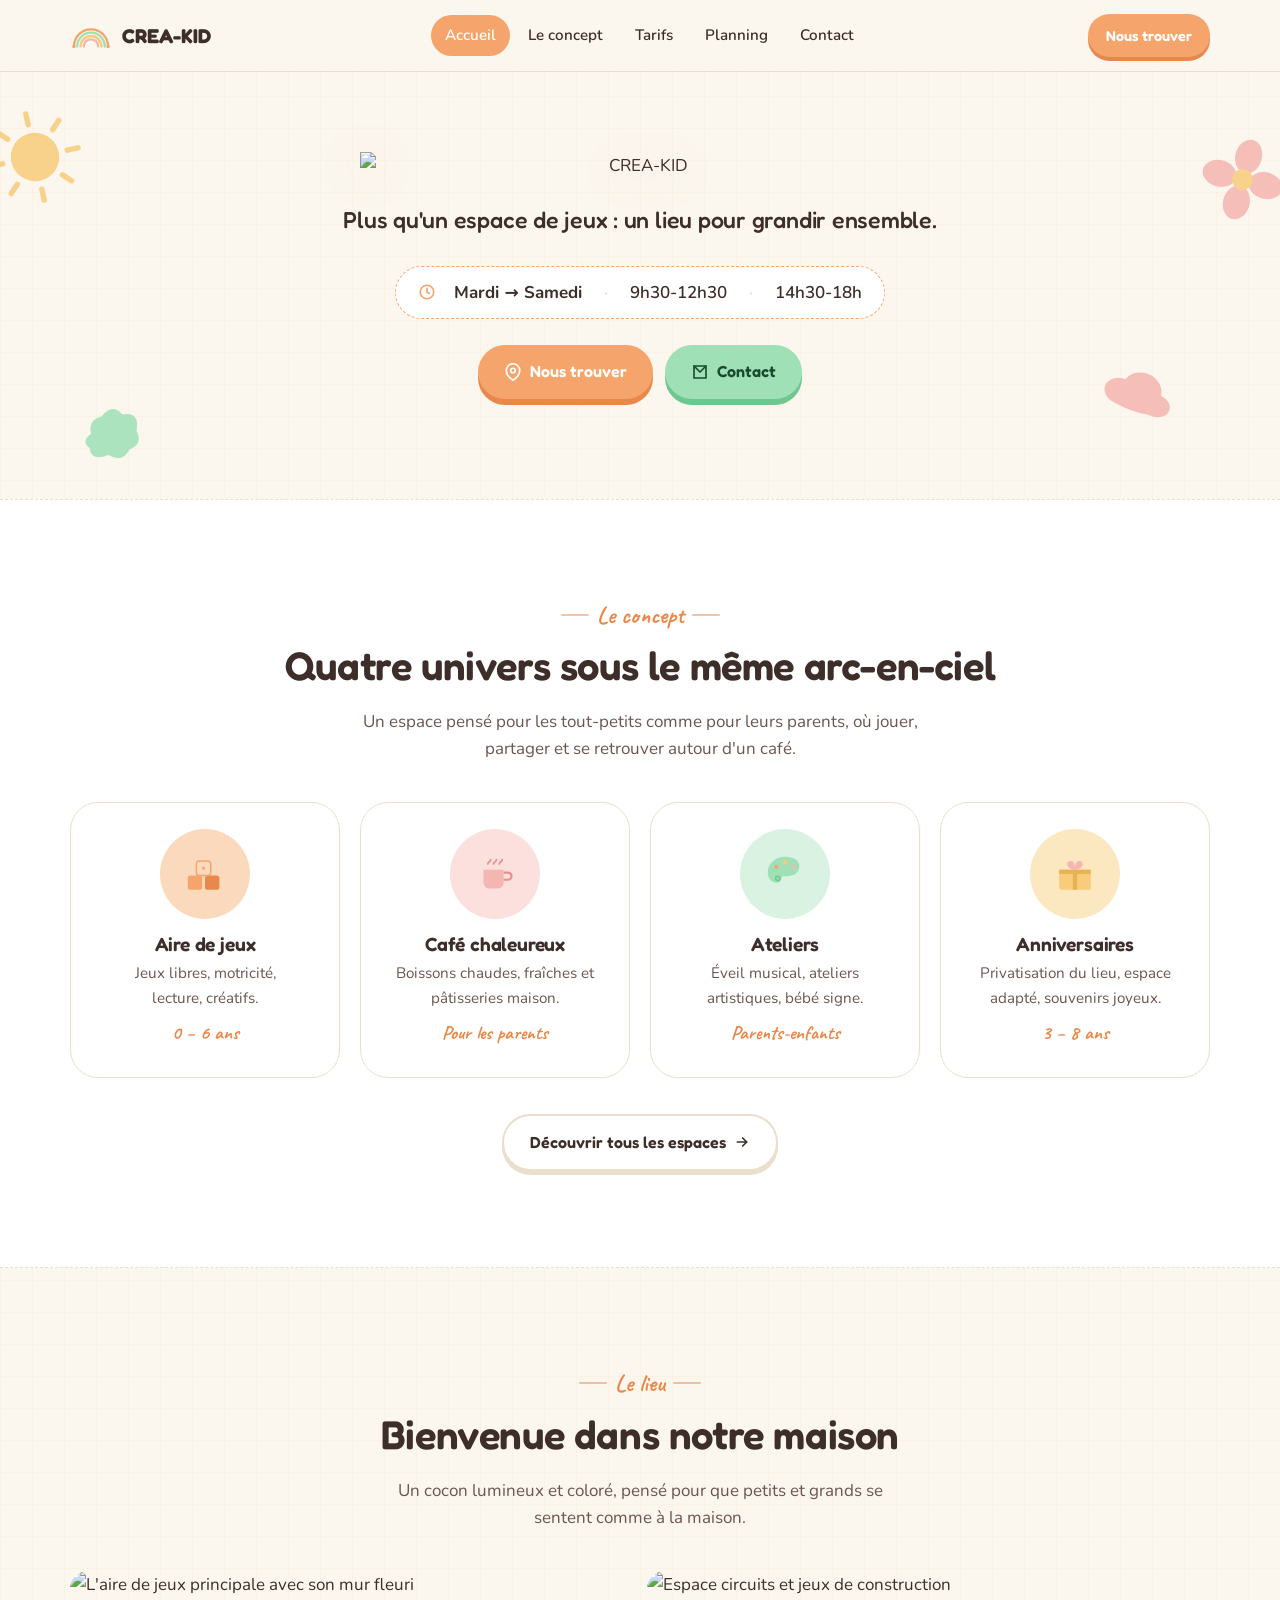
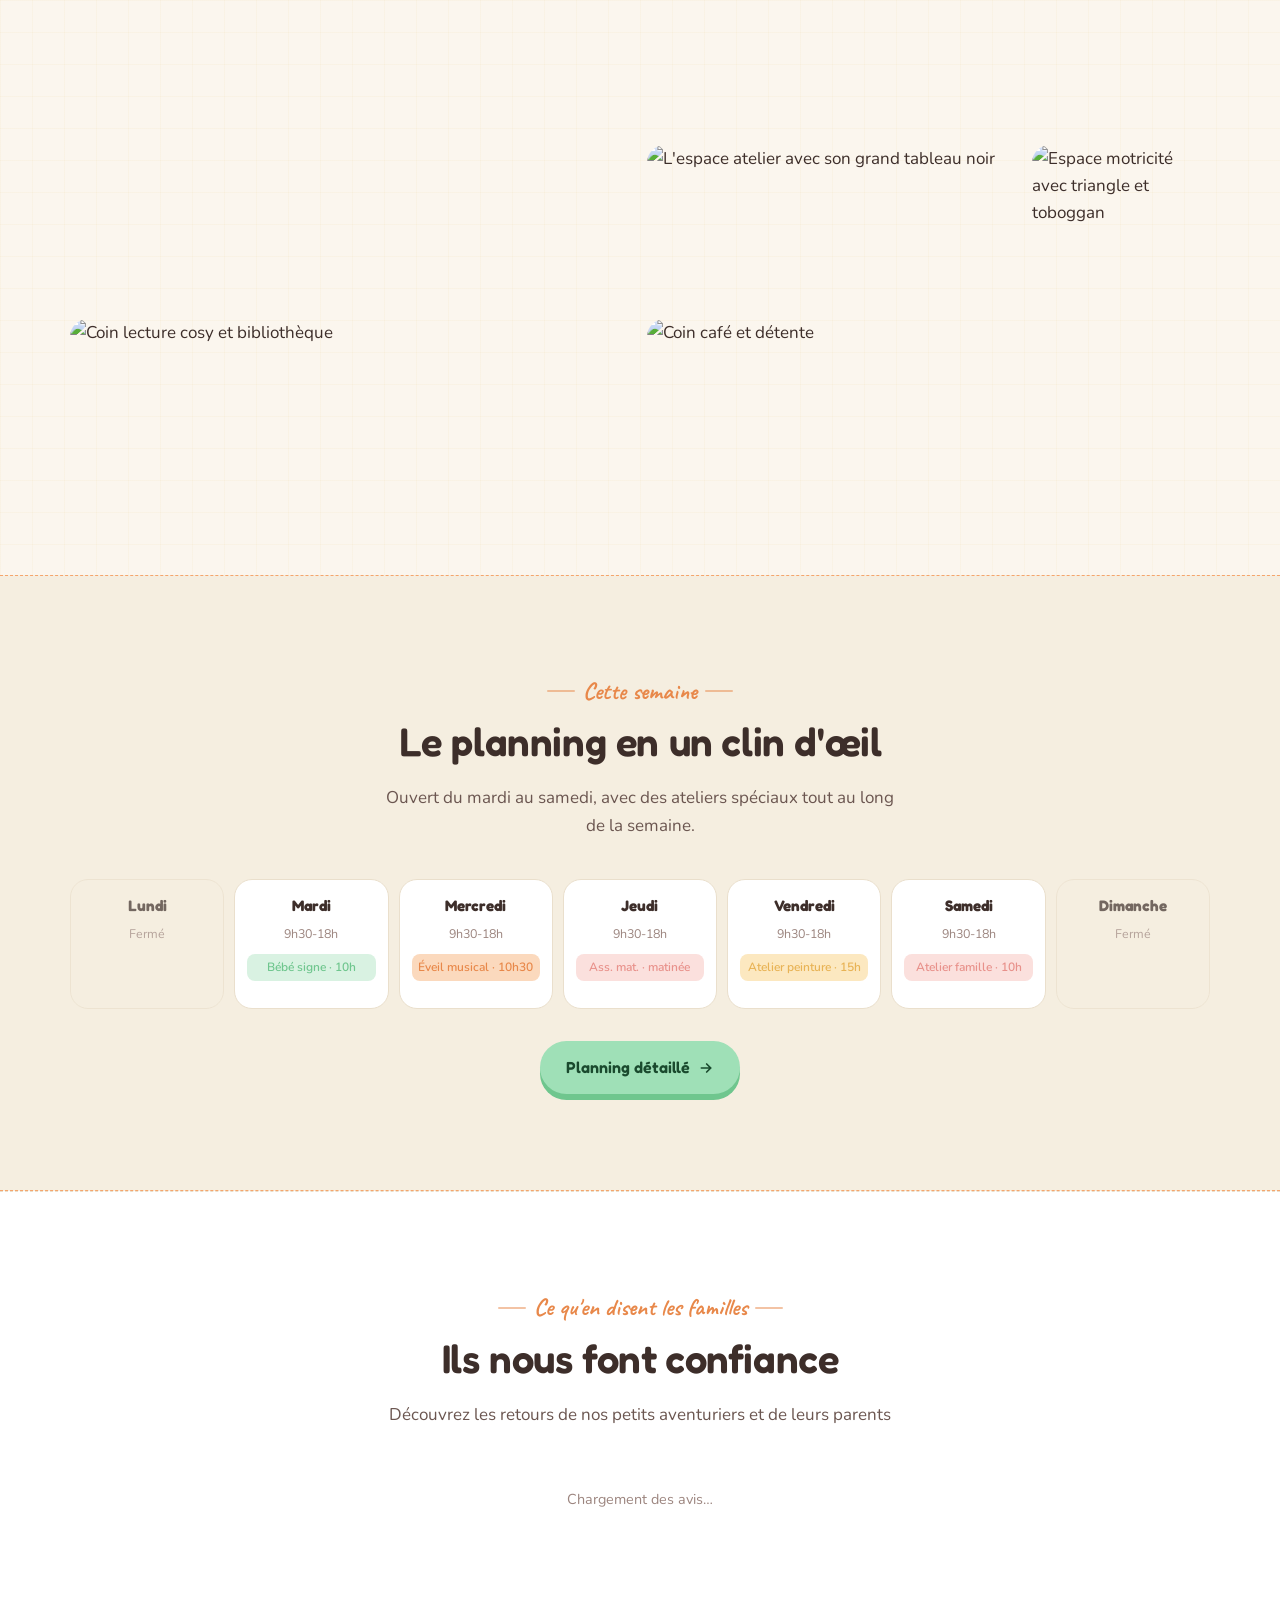
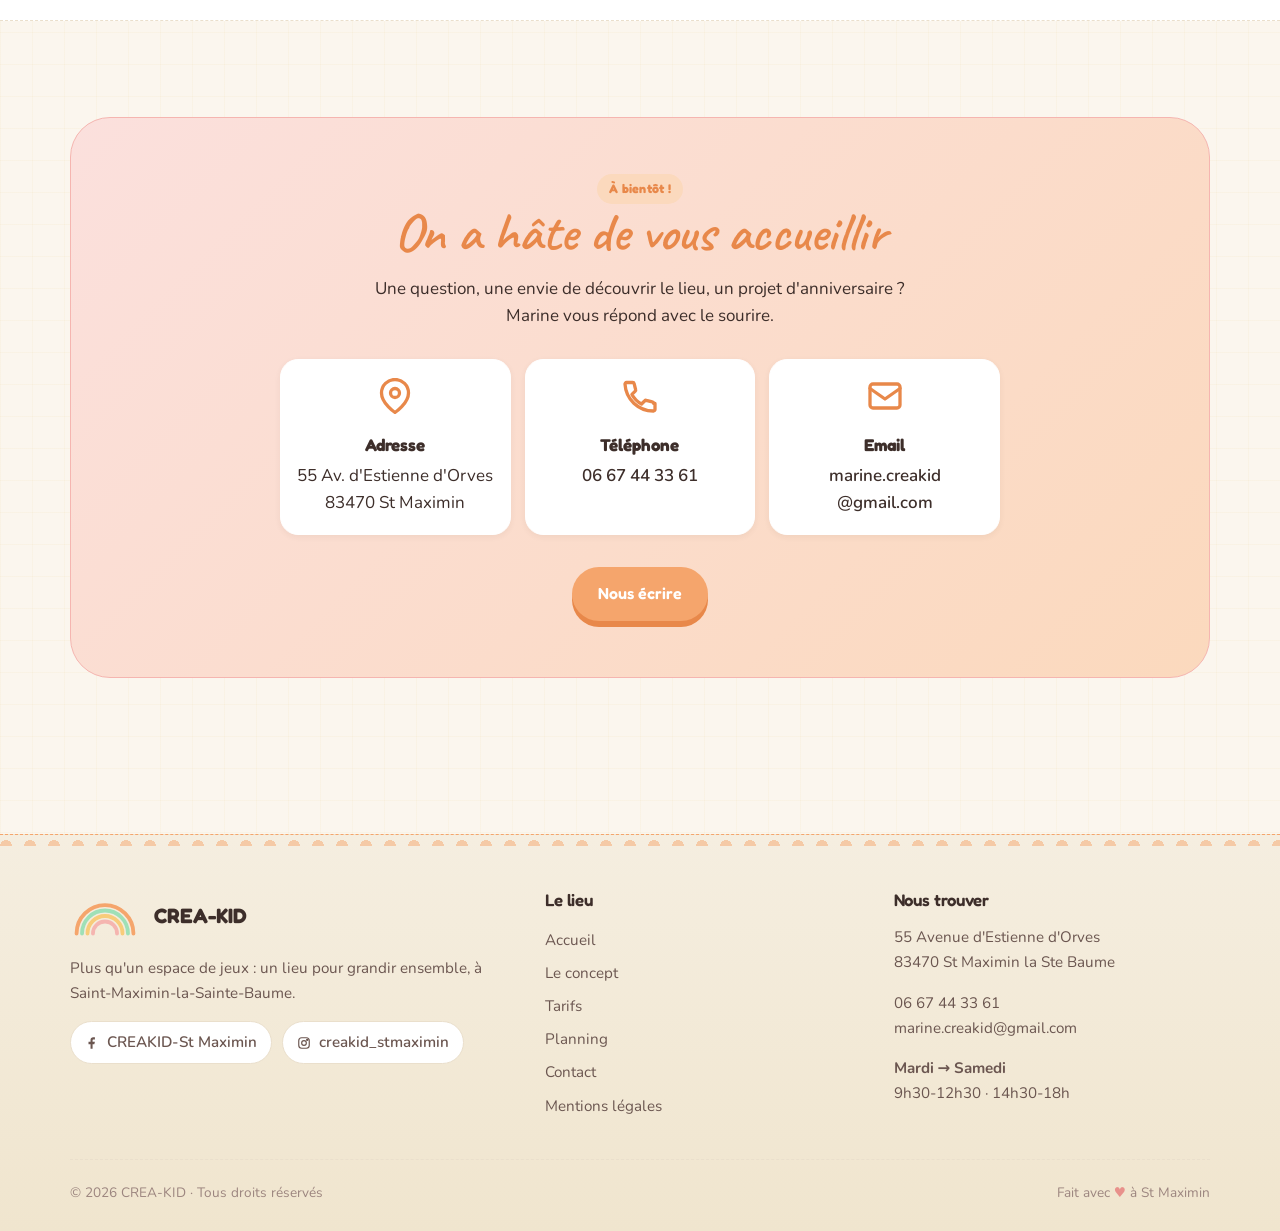
==== index.html @ 7b9cb104 "Accueil : ajout section avis Google via widget Trustindex Co-Authored-By: Claude Sonnet 4.6 <noreply" ====
<!doctype html>
<html lang="fr">
<head>
<meta charset="utf-8">
<title>CREA-KID — Jeux libres, café & ateliers à St Maximin</title>
<meta name="viewport" content="width=device-width, initial-scale=1">
<meta name="description" content="Centre d'activités pour enfants 0-6 ans à Saint-Maximin-la-Sainte-Baume : aire de jeux libres, café chaleureux, ateliers parents-enfants et anniversaires. Ouvert du mardi au samedi.">
<meta name="keywords" content="centre activités enfants, jeux libres, café enfants, Saint-Maximin-la-Sainte-Baume, ateliers parents enfants, anniversaires enfants, espace jeux 0-6 ans, CREA-KID">
<meta name="author" content="CREA-KID">
<meta name="theme-color" content="#F5A56C">
<link rel="icon" href="assets/logo-creakid-small.png" type="image/png">
<!-- Open Graph -->
<meta property="og:title" content="CREA-KID — Jeux libres, café & ateliers à Saint-Maximin">
<meta property="og:description" content="Centre d'activités pour enfants 0-6 ans à Saint-Maximin-la-Sainte-Baume : aire de jeux libres, café chaleureux, ateliers parents-enfants et anniversaires.">
<meta property="og:image" content="https://creakid.fr/assets/logo-creakid.png">
<meta property="og:url" content="https://creakid.fr/">
<meta property="og:type" content="website">
<meta property="og:locale" content="fr_FR">
<meta property="og:site_name" content="CREA-KID">
<!-- Twitter Card -->
<meta name="twitter:card" content="summary_large_image">
<meta name="twitter:title" content="CREA-KID — Jeux libres, café & ateliers à Saint-Maximin">
<meta name="twitter:description" content="Centre d'activités pour enfants 0-6 ans à Saint-Maximin-la-Sainte-Baume : aire de jeux libres, café chaleureux, ateliers parents-enfants et anniversaires.">
<meta name="twitter:image" content="https://creakid.fr/assets/logo-creakid.png">
<link rel="preconnect" href="https://fonts.googleapis.com">
<link rel="preconnect" href="https://fonts.gstatic.com" crossorigin>
<link rel="stylesheet" href="style.css">
<style>
  /* ==================== HOME-SPECIFIC ==================== */

  /* HERO */
  .hero {
    position: relative;
    overflow: hidden;
    padding: clamp(40px, 7vw, 80px) 0 clamp(48px, 9vw, 100px);
  }
  .hero-inner {
    text-align: center;
    position: relative;
    z-index: 2;
  }
  .hero-logo {
    width: min(560px, 88vw);
    margin: 0 auto 24px;
    filter: drop-shadow(0 6px 20px rgba(232,136,74,0.18));
  }
  .hero-tagline {
    display: inline-block;
    font-family: var(--font-script);
    font-size: clamp(1.6rem, 4vw, 2.2rem);
    color: var(--peach-deep);
    font-weight: 700;
    margin-bottom: 18px;
  }
  .hero-sub {
    font-family: var(--font-display);
    font-weight: 500;
    font-size: clamp(1.1rem, 2.6vw, 1.45rem);
    color: var(--ink);
    max-width: 620px;
    margin: 0 auto 30px;
    line-height: 1.4;
  }
  .hero-hours {
    display: inline-flex;
    flex-wrap: wrap;
    gap: 6px 18px;
    justify-content: center;
    align-items: center;
    background: var(--paper);
    border: 1px dashed var(--peach);
    border-radius: 999px;
    padding: 12px 22px;
    margin-bottom: 26px;
    font-weight: 600;
    color: var(--ink);
  }
  .hero-hours svg { color: var(--peach); }
  .hero-hours .pipe { color: var(--line); margin: 0 4px; }

  .hero-ctas {
    display: flex;
    flex-wrap: wrap;
    gap: 12px;
    justify-content: center;
  }

  /* Floating decorative shapes — hidden on small screens */
  .float-deco {
    position: absolute;
    pointer-events: none;
    z-index: 1;
    opacity: 0.85;
  }
  .float-deco.fd-1 { top: 30px; left: -20px; width: 110px; transform: rotate(-12deg); }
  .float-deco.fd-2 { top: 60px; right: -10px; width: 95px; transform: rotate(15deg); }
  .float-deco.fd-3 { bottom: 30px; left: 6%; width: 70px; }
  .float-deco.fd-4 { bottom: 70px; right: 8%; width: 80px; transform: rotate(20deg); }
  @media (max-width: 760px) {
    .float-deco.fd-1, .float-deco.fd-2 { width: 70px; }
    .float-deco.fd-3, .float-deco.fd-4 { display: none; }
  }

  /* ==================== CONCEPT ==================== */
  .pillars {
    display: grid;
    gap: 20px;
    grid-template-columns: 1fr;
    margin-top: 30px;
  }
  @media (min-width: 600px) { .pillars { grid-template-columns: 1fr 1fr; } }
  @media (min-width: 1000px) { .pillars { grid-template-columns: repeat(4, 1fr); } }

  .pillar {
    background: var(--paper);
    border-radius: var(--r-lg);
    padding: 26px 22px 28px;
    text-align: center;
    border: 1px solid var(--line);
    transition: transform 0.2s ease, box-shadow 0.25s;
    position: relative;
  }
  .pillar:hover { transform: translateY(-4px); box-shadow: var(--shadow-warm); }

  .pillar-icon {
    width: 90px;
    height: 90px;
    margin: 0 auto 14px;
    border-radius: 50%;
    display: grid;
    place-items: center;
  }
  .pillar.p-peach .pillar-icon { background: var(--peach-soft); }
  .pillar.p-coral .pillar-icon { background: var(--coral-soft); }
  .pillar.p-mint  .pillar-icon { background: var(--mint-soft); }
  .pillar.p-gold  .pillar-icon { background: var(--gold-soft); }

  .pillar h3 { font-size: 1.2rem; margin: 0 0 6px; }
  .pillar p { font-size: 0.95rem; color: var(--ink-soft); margin: 0; }
  .pillar .age { display: block; font-family: var(--font-script); color: var(--peach-deep); font-weight: 700; font-size: 1.2rem; margin-top: 8px; }

  /* ==================== GALLERY ==================== */
  .gallery {
    display: grid;
    gap: 14px;
    grid-template-columns: repeat(2, 1fr);
    margin-top: 28px;
  }
  @media (min-width: 760px) {
    .gallery { grid-template-columns: repeat(6, 1fr); grid-auto-rows: 160px; }
    .gallery > :nth-child(1) { grid-column: span 3; grid-row: span 2; }
    .gallery > :nth-child(2) { grid-column: span 3; }
    .gallery > :nth-child(3) { grid-column: span 2; }
    .gallery > :nth-child(4) { grid-column: span 1; }
    .gallery > :nth-child(5) { grid-column: span 3; }
    .gallery > :nth-child(6) { grid-column: span 3; }
  }
  .gallery .ph, .gallery img {
    aspect-ratio: 4/3;
    width: 100%;
    height: 100%;
    object-fit: cover;
    border-radius: var(--r-md);
  }
  @media (min-width: 760px) {
    .gallery .ph, .gallery img { aspect-ratio: auto; }
  }

  /* ==================== PLANNING PREVIEW ==================== */
  .week {
    display: grid;
    gap: 10px;
    grid-template-columns: repeat(2, 1fr);
    margin-top: 28px;
  }
  @media (min-width: 760px) { .week { grid-template-columns: repeat(7, 1fr); } }

  .day {
    background: var(--paper);
    border-radius: var(--r-md);
    padding: 14px 12px;
    text-align: center;
    border: 1px solid var(--line);
    min-height: 130px;
    display: flex;
    flex-direction: column;
    gap: 6px;
  }
  .day.closed { background: var(--cream-warm); opacity: 0.7; }
  .day-name { font-family: var(--font-display); font-weight: 700; font-size: 0.95rem; color: var(--ink); }
  .day-status { font-size: 0.78rem; color: var(--ink-mute); }
  .day-events { display: flex; flex-direction: column; gap: 4px; margin-top: 4px; }
  .day-event {
    font-size: 0.75rem;
    padding: 4px 6px;
    border-radius: 8px;
    background: var(--peach-soft);
    color: var(--peach-deep);
    font-weight: 600;
  }
  .day-event.e-mint { background: var(--mint-soft); color: var(--mint-deep); }
  .day-event.e-coral { background: var(--coral-soft); color: var(--coral-deep); }
  .day-event.e-gold { background: var(--gold-soft); color: var(--gold-deep); }

  /* ==================== CONTACT BLOCK ==================== */
  .welcome-block {
    background: linear-gradient(135deg, var(--coral-soft), var(--peach-soft));
    border-radius: var(--r-xl);
    padding: clamp(32px, 5vw, 56px);
    text-align: center;
    position: relative;
    overflow: hidden;
    border: 1px solid var(--coral);
  }
  .welcome-block h2 {
    font-family: var(--font-script);
    font-size: clamp(2.2rem, 5.5vw, 3.4rem);
    color: var(--peach-deep);
    margin-bottom: 14px;
    line-height: 1.05;
  }
  .welcome-info {
    display: grid;
    gap: 14px;
    grid-template-columns: 1fr;
    max-width: 720px;
    margin: 30px auto 0;
  }
  @media (min-width: 720px) { .welcome-info { grid-template-columns: repeat(3, 1fr); } }
  .info-pill {
    background: var(--paper);
    padding: 18px 16px;
    border-radius: var(--r-md);
    border: 1px solid white;
    box-shadow: var(--shadow-sm);
  }
  .info-pill .icon { width: 36px; height: 36px; margin: 0 auto 8px; color: var(--peach-deep); }
  .info-pill strong { display: block; font-family: var(--font-display); margin-bottom: 4px; }
  .info-pill a { color: var(--ink); font-weight: 600; }

  /* ==================== Section bg accents ==================== */
  .bg-cream-warm {
    background: linear-gradient(180deg, transparent 0%, var(--cream-warm) 100%);
  }
  .bg-paper-soft {
    background: var(--paper);
    background-image:
      radial-gradient(circle at 1px 1px, rgba(232,179,85,0.12) 1px, transparent 1px);
    background-size: 28px 28px;
  }
</style>
<script type="application/ld+json">
{
  "@context": "https://schema.org",
  "@type": "LocalBusiness",
  "name": "CREA-KID",
  "description": "Centre d'activités pour enfants 0-6 ans à Saint-Maximin-la-Sainte-Baume : aire de jeux libres, café chaleureux, ateliers parents-enfants et anniversaires.",
  "url": "https://creakid.fr",
  "telephone": "+33667443361",
  "email": "marine.creakid@gmail.com",
  "address": {
    "@type": "PostalAddress",
    "streetAddress": "55 Avenue d'Estienne d'Orves",
    "addressLocality": "Saint-Maximin-la-Sainte-Baume",
    "postalCode": "83470",
    "addressCountry": "FR"
  },
  "openingHoursSpecification": [
    {
      "@type": "OpeningHoursSpecification",
      "dayOfWeek": ["Tuesday","Wednesday","Thursday","Friday","Saturday"],
      "opens": "09:30",
      "closes": "12:30"
    },
    {
      "@type": "OpeningHoursSpecification",
      "dayOfWeek": ["Tuesday","Wednesday","Thursday","Friday","Saturday"],
      "opens": "14:30",
      "closes": "18:00"
    }
  ],
  "priceRange": "€",
  "image": "https://creakid.fr/assets/logo-creakid.png",
  "sameAs": [
    "https://facebook.com/CREAKID-St-Maximin",
    "https://instagram.com/creakid_stmaximin"
  ]
}
</script>
</head>
<body>

<!-- ===== TOPBAR ===== -->
<header class="topbar">
  <div class="topbar-inner">
    <a class="brand" href="index.html" aria-label="CREA-KID — Accueil">
      <svg class="brand-mark" viewBox="0 0 64 44" aria-hidden="true">
        <path d="M6 38 A26 26 0 0 1 58 38" fill="none" stroke="#F5A56C" stroke-width="3.5" stroke-linecap="round"/>
        <path d="M11 38 A21 21 0 0 1 53 38" fill="none" stroke="#9FE0B7" stroke-width="3.5" stroke-linecap="round"/>
        <path d="M16 38 A16 16 0 0 1 48 38" fill="none" stroke="#F8CC7A" stroke-width="3.5" stroke-linecap="round"/>
        <path d="M21 38 A11 11 0 0 1 43 38" fill="none" stroke="#F5B5B0" stroke-width="3.5" stroke-linecap="round"/>
        <circle cx="6" cy="38" r="2.6" fill="#F5A56C"/>
        <circle cx="58" cy="38" r="2.6" fill="#F5A56C"/>
      </svg>
      <span>CREA-KID</span>
    </a>
    <nav class="nav-links" aria-label="Navigation principale">
      <a href="index.html" class="active">Accueil</a>
      <a href="concept.html">Le concept</a>
      <a href="tarifs.html">Tarifs</a>
      <a href="planning.html">Planning</a>
      <a href="contact.html">Contact</a>
    </nav>
    <a class="btn btn-primary btn-sm nav-cta" href="https://www.google.com/maps/search/?api=1&query=CREA-KID+55+Avenue+d%27Estienne+d%27Orves+83470+Saint-Maximin-la-Sainte-Baume" target="_blank" rel="noopener noreferrer">Nous trouver</a>
    <button class="menu-btn" aria-label="Menu" onclick="document.getElementById('mnav').classList.toggle('open')">
      <svg width="22" height="22" viewBox="0 0 24 24" fill="none" stroke="currentColor" stroke-width="2.4" stroke-linecap="round"><path d="M4 7h16M4 12h16M4 17h16"/></svg>
    </button>
  </div>
  <nav id="mnav" class="mobile-nav" aria-label="Menu mobile">
    <a href="index.html" class="active">Accueil</a>
    <a href="concept.html">Le concept</a>
    <a href="tarifs.html">Tarifs</a>
    <a href="planning.html">Planning</a>
    <a href="contact.html">Contact</a>
    <a href="mentions-legales.html">Mentions légales</a>
  </nav>
</header>

<main>

<!-- ===== HERO ===== -->
<section class="hero">
  <!-- Floating decos -->
  <svg class="float-deco fd-1" viewBox="0 0 100 100" aria-hidden="true">
    <!-- Sun -->
    <circle cx="50" cy="50" r="22" fill="#F8CC7A"/>
    <g stroke="#F8CC7A" stroke-width="5" stroke-linecap="round">
      <line x1="50" y1="10" x2="50" y2="20"/>
      <line x1="50" y1="80" x2="50" y2="90"/>
      <line x1="10" y1="50" x2="20" y2="50"/>
      <line x1="80" y1="50" x2="90" y2="50"/>
      <line x1="22" y1="22" x2="29" y2="29"/>
      <line x1="71" y1="71" x2="78" y2="78"/>
      <line x1="22" y1="78" x2="29" y2="71"/>
      <line x1="71" y1="29" x2="78" y2="22"/>
    </g>
  </svg>
  <svg class="float-deco fd-2" viewBox="0 0 100 100" aria-hidden="true">
    <!-- Flower -->
    <g fill="#F5B5B0">
      <ellipse cx="50" cy="25" rx="14" ry="18"/>
      <ellipse cx="50" cy="75" rx="14" ry="18"/>
      <ellipse cx="25" cy="50" rx="18" ry="14"/>
      <ellipse cx="75" cy="50" rx="18" ry="14"/>
    </g>
    <circle cx="50" cy="50" r="11" fill="#F8CC7A"/>
  </svg>
  <svg class="float-deco fd-3" viewBox="0 0 100 100" aria-hidden="true">
    <!-- Paint splat -->
    <path d="M20 50 Q15 30 35 25 Q50 5 65 22 Q90 18 85 45 Q95 65 75 72 Q65 92 45 80 Q20 90 18 70 Q5 60 20 50Z" fill="#9FE0B7"/>
  </svg>
  <svg class="float-deco fd-4" viewBox="0 0 100 100" aria-hidden="true">
    <!-- Cloud -->
    <g fill="#F5B5B0">
      <ellipse cx="30" cy="60" rx="20" ry="16"/>
      <ellipse cx="55" cy="50" rx="25" ry="22"/>
      <ellipse cx="78" cy="62" rx="18" ry="14"/>
      <ellipse cx="50" cy="68" rx="35" ry="10"/>
    </g>
  </svg>

  <div class="container hero-inner">
    <picture>
      <source srcset="assets/logo-creakid.webp" type="image/webp">
      <img class="hero-logo" src="assets/logo-creakid.png" alt="CREA-KID">
    </picture>
    <h1 class="hero-sub">Plus qu'un espace de jeux : un lieu pour grandir ensemble.</h1>

    <div class="hero-hours" role="group" aria-label="Horaires d'ouverture">
      <svg width="18" height="18" viewBox="0 0 24 24" fill="none" stroke="currentColor" stroke-width="2.2" stroke-linecap="round"><circle cx="12" cy="12" r="9"/><path d="M12 7v5l3 2"/></svg>
      <strong>Mardi → Samedi</strong>
      <span class="pipe">·</span>
      <span>9h30-12h30</span>
      <span class="pipe">·</span>
      <span>14h30-18h</span>
    </div>

    <div class="hero-ctas">
      <a class="btn btn-primary" href="https://www.google.com/maps/search/?api=1&query=CREA-KID+55+Avenue+d%27Estienne+d%27Orves+83470+Saint-Maximin-la-Sainte-Baume" target="_blank" rel="noopener noreferrer">
        <svg width="18" height="18" viewBox="0 0 24 24" fill="none" stroke="currentColor" stroke-width="2.2" stroke-linecap="round" stroke-linejoin="round"><path d="M21 10c0 7-9 13-9 13S3 17 3 10a9 9 0 0 1 18 0z"/><circle cx="12" cy="10" r="3"/></svg>
        Nous trouver
      </a>
      <a class="btn btn-mint" href="contact.html">
        <svg width="18" height="18" viewBox="0 0 24 24" fill="none" stroke="currentColor" stroke-width="2.2" stroke-linecap="round" stroke-linejoin="round"><path d="M4 4h16v16H4z"/><path d="M4 4l8 8 8-8"/></svg>
        Contact
      </a>
    </div>
  </div>
</section>

<!-- ===== CONCEPT ===== -->
<section id="concept" style="background: var(--paper); border-top: 1px dashed var(--line); border-bottom: 1px dashed var(--line);">
  <div class="container">
    <div class="section-head">
      <span class="eyebrow">Le concept</span>
      <h2>Quatre univers sous le même arc-en-ciel</h2>
      <p class="muted" style="max-width:560px; margin: 0 auto;">Un espace pensé pour les tout-petits comme pour leurs parents, où jouer, partager et se retrouver autour d'un café.</p>
    </div>

    <div class="pillars">
      <article class="pillar p-peach">
        <div class="pillar-icon">
          <!-- Blocks icon -->
          <svg width="46" height="46" viewBox="0 0 64 64" fill="none">
            <rect x="8" y="34" width="20" height="20" rx="4" fill="#F5A56C"/>
            <rect x="32" y="34" width="20" height="20" rx="4" fill="#E8884A"/>
            <rect x="20" y="14" width="20" height="20" rx="4" fill="#FBD9BD" stroke="#F5A56C" stroke-width="2"/>
            <circle cx="30" cy="24" r="2" fill="#F5A56C"/>
          </svg>
        </div>
        <h3>Aire de jeux</h3>
        <p>Jeux libres, motricité, lecture, créatifs.</p>
        <span class="age">0 – 6 ans</span>
      </article>

      <article class="pillar p-coral">
        <div class="pillar-icon">
          <svg width="46" height="46" viewBox="0 0 64 64" fill="none">
            <path d="M16 26h28v18a8 8 0 0 1-8 8H24a8 8 0 0 1-8-8V26z" fill="#F5B5B0"/>
            <path d="M44 30h6a5 5 0 0 1 0 10h-6" stroke="#E8918B" stroke-width="3" fill="none"/>
            <path d="M22 18c0-3 4-3 4-6" stroke="#E8918B" stroke-width="2.5" fill="none" stroke-linecap="round"/>
            <path d="M30 18c0-3 4-3 4-6" stroke="#E8918B" stroke-width="2.5" fill="none" stroke-linecap="round"/>
            <path d="M38 18c0-3 4-3 4-6" stroke="#E8918B" stroke-width="2.5" fill="none" stroke-linecap="round"/>
          </svg>
        </div>
        <h3>Café chaleureux</h3>
        <p>Boissons chaudes, fraîches et pâtisseries maison.</p>
        <span class="age">Pour les parents</span>
      </article>

      <article class="pillar p-mint">
        <div class="pillar-icon">
          <svg width="46" height="46" viewBox="0 0 64 64" fill="none">
            <!-- palette -->
            <path d="M32 8C18 8 8 18 8 30c0 9 6 14 13 14 4 0 6-3 6-6 0-2 1-3 3-3h6c10 0 16-6 16-14C52 13 44 8 32 8z" fill="#9FE0B7"/>
            <circle cx="20" cy="22" r="3" fill="#F5A56C"/>
            <circle cx="32" cy="16" r="3" fill="#F8CC7A"/>
            <circle cx="44" cy="22" r="3" fill="#F5B5B0"/>
            <circle cx="22" cy="38" r="3" fill="#9FE0B7" stroke="#6FC68E" stroke-width="2"/>
          </svg>
        </div>
        <h3>Ateliers</h3>
        <p>Éveil musical, ateliers artistiques, bébé signe.</p>
        <span class="age">Parents-enfants</span>
      </article>

      <article class="pillar p-gold">
        <div class="pillar-icon">
          <svg width="46" height="46" viewBox="0 0 64 64" fill="none">
            <!-- gift -->
            <rect x="10" y="26" width="44" height="28" rx="3" fill="#F8CC7A"/>
            <rect x="10" y="26" width="44" height="6" fill="#E8B355"/>
            <rect x="29" y="26" width="6" height="28" fill="#E8B355"/>
            <path d="M32 26C20 26 18 14 26 14c4 0 6 4 6 12z" fill="#F5B5B0"/>
            <path d="M32 26c12 0 14-12 6-12-4 0-6 4-6 12z" fill="#F5B5B0"/>
          </svg>
        </div>
        <h3>Anniversaires</h3>
        <p>Privatisation du lieu, espace adapté, souvenirs joyeux.</p>
        <span class="age">3 – 8 ans</span>
      </article>
    </div>

    <div class="text-center" style="margin-top: 36px;">
      <a class="btn btn-ghost" href="concept.html">
        Découvrir tous les espaces
        <svg width="16" height="16" viewBox="0 0 24 24" fill="none" stroke="currentColor" stroke-width="2.5" stroke-linecap="round"><path d="M5 12h14M13 6l6 6-6 6"/></svg>
      </a>
    </div>
  </div>
</section>

<!-- ===== GALLERY ===== -->
<section>
  <div class="container">
    <div class="section-head">
      <span class="eyebrow">Le lieu</span>
      <h2>Bienvenue dans notre maison</h2>
      <p class="muted" style="max-width:540px; margin: 0 auto;">Un cocon lumineux et coloré, pensé pour que petits et grands se sentent comme à la maison.</p>
    </div>

    <div class="gallery">
      <picture>
        <source srcset="assets/photo-aire-jeux.webp" type="image/webp">
        <img src="assets/photo-aire-jeux.jpg" alt="L'aire de jeux principale avec son mur fleuri" loading="lazy">
      </picture>
      <picture>
        <source srcset="assets/photo-circuit.webp" type="image/webp">
        <img src="assets/photo-circuit.jpg" alt="Espace circuits et jeux de construction" loading="lazy">
      </picture>
      <picture>
        <source srcset="assets/photo-atelier.webp" type="image/webp">
        <img src="assets/photo-atelier.jpg" alt="L'espace atelier avec son grand tableau noir" loading="lazy">
      </picture>
      <picture>
        <source srcset="assets/photo-motricite.webp" type="image/webp">
        <img src="assets/photo-motricite.jpg" alt="Espace motricité avec triangle et toboggan" loading="lazy">
      </picture>
      <picture>
        <source srcset="assets/photo-lecture.webp" type="image/webp">
        <img src="assets/photo-lecture.jpg" alt="Coin lecture cosy et bibliothèque" loading="lazy">
      </picture>
      <picture>
        <source srcset="assets/photo-cafe.webp" type="image/webp">
        <img src="assets/photo-cafe.jpg" alt="Coin café et détente" loading="lazy">
      </picture>
    </div>
  </div>
</section>

<!-- ===== PLANNING ===== -->
<section style="background: var(--cream-warm); border-top: 1px dashed var(--peach); border-bottom: 1px dashed var(--peach);">
  <div class="container">
    <div class="section-head">
      <span class="eyebrow">Cette semaine</span>
      <h2>Le planning en un clin d'œil</h2>
      <p class="muted" style="max-width:520px; margin: 0 auto;">Ouvert du mardi au samedi, avec des ateliers spéciaux tout au long de la semaine.</p>
    </div>

    <div class="week">
      <div class="day closed"><div class="day-name">Lundi</div><div class="day-status">Fermé</div></div>
      <div class="day"><div class="day-name">Mardi</div><div class="day-status">9h30-18h</div>
        <div class="day-events"><span class="day-event e-mint">Bébé signe · 10h</span></div>
      </div>
      <div class="day"><div class="day-name">Mercredi</div><div class="day-status">9h30-18h</div>
        <div class="day-events"><span class="day-event">Éveil musical · 10h30</span></div>
      </div>
      <div class="day"><div class="day-name">Jeudi</div><div class="day-status">9h30-18h</div>
        <div class="day-events"><span class="day-event e-coral">Ass. mat. · matinée</span></div>
      </div>
      <div class="day"><div class="day-name">Vendredi</div><div class="day-status">9h30-18h</div>
        <div class="day-events"><span class="day-event e-gold">Atelier peinture · 15h</span></div>
      </div>
      <div class="day"><div class="day-name">Samedi</div><div class="day-status">9h30-18h</div>
        <div class="day-events"><span class="day-event e-coral">Atelier famille · 10h</span></div>
      </div>
      <div class="day closed"><div class="day-name">Dimanche</div><div class="day-status">Fermé</div></div>
    </div>

    <div class="text-center" style="margin-top: 32px;">
      <a class="btn btn-mint" href="planning.html">
        Planning détaillé
        <svg width="16" height="16" viewBox="0 0 24 24" fill="none" stroke="currentColor" stroke-width="2.5" stroke-linecap="round"><path d="M5 12h14M13 6l6 6-6 6"/></svg>
      </a>
    </div>
  </div>
</section>

<!-- ===== AVIS ===== -->
<section class="section-avis" id="avis" aria-label="Avis Google de nos clients">
  <div class="container">
    <div class="section-head">
      <span class="eyebrow">Ce qu'en disent les familles</span>
      <h2>Ils nous font confiance</h2>
      <p class="muted" style="max-width:540px; margin: 0 auto;">Découvrez les retours de nos petits aventuriers et de leurs parents</p>
    </div>

    <div class="avis-widget" id="avis-widget">
      <p class="avis-loading" id="avis-loading" aria-live="polite">Chargement des avis…</p>
      <script defer async src='https://cdn.trustindex.io/loader.js?7305f5f713f5398ac846662a984'></script>
    </div>

    <div class="avis-fallback" id="avis-fallback" hidden>
      <p>Retrouvez nos avis directement sur Google</p>
      <a class="btn btn-ghost btn-sm"
         href="https://www.google.com/search?q=CREA-KID+Saint+Maximin"
         target="_blank" rel="noopener noreferrer">
        <svg width="16" height="16" viewBox="0 0 24 24" fill="none" stroke="currentColor" stroke-width="2.3" stroke-linecap="round" stroke-linejoin="round" aria-hidden="true"><circle cx="11" cy="11" r="8"/><line x1="21" y1="21" x2="16.65" y2="16.65"/></svg>
        Voir nos avis sur Google
      </a>
    </div>
  </div>
</section>
<script>
(function () {
  var wrap    = document.getElementById('avis-widget');
  var loading = document.getElementById('avis-loading');
  var fallback = document.getElementById('avis-fallback');
  if (!wrap) return;

  var obs = new MutationObserver(function () {
    var kids = wrap.children;
    for (var i = 0; i < kids.length; i++) {
      if (kids[i] !== loading && kids[i].tagName !== 'SCRIPT') {
        if (loading) loading.hidden = true;
        obs.disconnect();
        clearTimeout(t);
        return;
      }
    }
  });
  obs.observe(wrap, { childList: true });

  var t = setTimeout(function () {
    obs.disconnect();
    if (loading) loading.hidden = true;
    if (fallback) fallback.hidden = false;
  }, 5000);
}());
</script>

<!-- ===== WELCOME ===== -->
<section>
  <div class="container">
    <div class="welcome-block">
      <span class="tag tag-peach">À bientôt !</span>
      <h2>On a hâte de vous accueillir</h2>
      <p style="max-width: 560px; margin: 0 auto; color: var(--ink);">
        Une question, une envie de découvrir le lieu, un projet d'anniversaire ? Marine vous répond avec le sourire.
      </p>

      <div class="welcome-info">
        <div class="info-pill">
          <svg class="icon" viewBox="0 0 24 24" fill="none" stroke="currentColor" stroke-width="2.2" stroke-linecap="round" stroke-linejoin="round"><path d="M21 10c0 7-9 13-9 13S3 17 3 10a9 9 0 0 1 18 0z"/><circle cx="12" cy="10" r="3"/></svg>
          <strong>Adresse</strong>
          <span>55 Av. d'Estienne d'Orves<br>83470 St Maximin</span>
        </div>
        <div class="info-pill">
          <svg class="icon" viewBox="0 0 24 24" fill="none" stroke="currentColor" stroke-width="2.2" stroke-linecap="round" stroke-linejoin="round"><path d="M22 16.92V21a1 1 0 0 1-1.1 1A19 19 0 0 1 2 4.1 1 1 0 0 1 3 3h4.09a1 1 0 0 1 1 .75l1 4a1 1 0 0 1-.27 1l-2.2 2.2a16 16 0 0 0 6.4 6.4l2.2-2.2a1 1 0 0 1 1-.27l4 1a1 1 0 0 1 .78 1z"/></svg>
          <strong>Téléphone</strong>
          <a href="tel:0667443361">06 67 44 33 61</a>
        </div>
        <div class="info-pill">
          <svg class="icon" viewBox="0 0 24 24" fill="none" stroke="currentColor" stroke-width="2.2" stroke-linecap="round" stroke-linejoin="round"><rect x="2" y="4" width="20" height="16" rx="2"/><path d="M2 7l10 7 10-7"/></svg>
          <strong>Email</strong>
          <a href="mailto:marine.creakid@gmail.com">marine.creakid<br>@gmail.com</a>
        </div>
      </div>

      <div style="margin-top: 32px;">
        <a class="btn btn-primary" href="contact.html">Nous écrire</a>
      </div>
    </div>
  </div>
</section>

<!-- ===== FOOTER ===== -->
</main>

<footer class="site-footer">
  <div class="container">
    <div class="footer-grid">
      <div>
        <div class="footer-brand">
          <svg class="footer-brand-mark" viewBox="0 0 64 44" aria-hidden="true">
            <path d="M6 38 A26 26 0 0 1 58 38" fill="none" stroke="#F5A56C" stroke-width="3.5" stroke-linecap="round"/>
            <path d="M11 38 A21 21 0 0 1 53 38" fill="none" stroke="#9FE0B7" stroke-width="3.5" stroke-linecap="round"/>
            <path d="M16 38 A16 16 0 0 1 48 38" fill="none" stroke="#F8CC7A" stroke-width="3.5" stroke-linecap="round"/>
            <path d="M21 38 A11 11 0 0 1 43 38" fill="none" stroke="#F5B5B0" stroke-width="3.5" stroke-linecap="round"/>
          </svg>
          <strong>CREA-KID</strong>
        </div>
        <p>Plus qu'un espace de jeux : un lieu pour grandir ensemble, à Saint-Maximin-la-Sainte-Baume.</p>
        <div class="socials">
          <!-- TODO: vérifier l'URL Facebook exacte avec Marine -->
          <a class="social-pill" href="https://facebook.com/CREAKID-St-Maximin" target="_blank" rel="noopener" aria-label="Retrouvez-nous sur Facebook (nouvelle fenêtre)">
            <svg width="14" height="14" viewBox="0 0 24 24" fill="currentColor" aria-hidden="true"><path d="M13 22v-8h3l1-4h-4V7.5C13 6.6 13.4 6 14.7 6H17V2.3C16.5 2.2 15.4 2 14 2c-2.7 0-4.5 1.6-4.5 4.5V10H6v4h3.5v8z"/></svg>
            CREAKID-St Maximin
          </a>
          <a class="social-pill" href="https://instagram.com/creakid_stmaximin" target="_blank" rel="noopener" aria-label="Retrouvez-nous sur Instagram (nouvelle fenêtre)">
            <svg width="14" height="14" viewBox="0 0 24 24" fill="none" stroke="currentColor" stroke-width="2" aria-hidden="true"><rect x="3" y="3" width="18" height="18" rx="5"/><circle cx="12" cy="12" r="4"/><circle cx="17.5" cy="6.5" r="1" fill="currentColor"/></svg>
            creakid_stmaximin
          </a>
        </div>
      </div>

      <div>
        <h4>Le lieu</h4>
        <ul>
          <li><a href="index.html">Accueil</a></li>
          <li><a href="concept.html">Le concept</a></li>
          <li><a href="tarifs.html">Tarifs</a></li>
          <li><a href="planning.html">Planning</a></li>
          <li><a href="contact.html">Contact</a></li>
          <li><a href="mentions-legales.html">Mentions légales</a></li>
        </ul>
      </div>

      <div>
        <h4>Nous trouver</h4>
        <p>55 Avenue d'Estienne d'Orves<br>83470 St Maximin la Ste Baume</p>
        <p style="margin-top:10px;">
          <a href="tel:0667443361">06 67 44 33 61</a><br>
          <a href="mailto:marine.creakid@gmail.com">marine.creakid@gmail.com</a>
        </p>
        <p style="margin-top:10px;"><strong>Mardi → Samedi</strong><br>9h30-12h30 · 14h30-18h</p>
      </div>
    </div>

    <div class="footer-base">
      <span>© 2026 CREA-KID · Tous droits réservés</span>
      <span>Fait avec <span class="heart">♥</span> à St Maximin</span>
    </div>
  </div>
</footer>

</body>
</html>
---- style.css ----
/* =========================================================
   CRÉA-KID — Design system
   Pastels chaleureux + fond crème + arcs-en-ciel
   Mobile-first, accueillant, lisible
   ========================================================= */

@import url('https://fonts.googleapis.com/css2?family=Fredoka:wght@400;500;600;700&family=Caveat:wght@400;600;700&family=Nunito:wght@400;500;600;700&display=swap');

:root {
  /* Palette — pastels chaleureux */
  --peach:        #F5A56C;
  --peach-soft:   #FBD9BD;
  --peach-deep:   #E8884A;
  --coral:        #F5B5B0;
  --coral-soft:   #FBE0DD;
  --coral-deep:   #E8918B;
  --mint:         #9FE0B7;
  --mint-soft:    #D9F2E2;
  --mint-deep:    #6FC68E;
  --gold:         #F8CC7A;
  --gold-soft:    #FCE8C0;
  --gold-deep:    #E8B355;

  /* Neutrals — fond crème chaud */
  --cream:        #FBF6EE;
  --cream-warm:   #F5EEE0;
  --paper:        #FFFFFF;
  --ink:          #3D2E2A;       /* texte principal — brun chaud */
  --ink-soft:     #6B5650;       /* secondaire */
  --ink-mute:     #9C857F;       /* tertiaire */
  --line:         #EADFCC;

  /* Effects */
  --r-sm: 12px;
  --r-md: 18px;
  --r-lg: 28px;
  --r-xl: 40px;
  --shadow-sm: 0 2px 6px rgba(61,46,42,0.06);
  --shadow-md: 0 6px 20px rgba(61,46,42,0.08);
  --shadow-warm: 0 10px 30px rgba(232,136,74,0.18);

  /* Type */
  --font-display: 'Fredoka', system-ui, sans-serif;
  --font-script: 'Caveat', cursive;
  --font-body: 'Nunito', system-ui, sans-serif;
}

* { box-sizing: border-box; }

html { scroll-behavior: smooth; }

body {
  margin: 0;
  font-family: var(--font-body);
  font-size: 17px;
  line-height: 1.6;
  color: var(--ink);
  background: var(--cream);
  /* Quadrillage subtil */
  background-image:
    linear-gradient(to right, rgba(232,179,85,0.06) 1px, transparent 1px),
    linear-gradient(to bottom, rgba(232,179,85,0.06) 1px, transparent 1px);
  background-size: 32px 32px;
  -webkit-font-smoothing: antialiased;
  text-rendering: optimizeLegibility;
}

img { max-width: 100%; display: block; }

a { color: var(--peach-deep); text-decoration: none; }
a:hover { text-decoration: underline; text-decoration-thickness: 2px; text-underline-offset: 3px; }

h1, h2, h3, h4 {
  font-family: var(--font-display);
  font-weight: 600;
  color: var(--ink);
  letter-spacing: -0.01em;
  line-height: 1.15;
  margin: 0 0 0.5em;
  text-wrap: balance;
}

h1 { font-size: clamp(2rem, 6vw, 3.5rem); font-weight: 700; }
h2 { font-size: clamp(1.6rem, 4.5vw, 2.5rem); }
h3 { font-size: clamp(1.2rem, 3vw, 1.5rem); }
p  { text-wrap: pretty; }

.script {
  font-family: var(--font-script);
  font-weight: 600;
  color: var(--peach-deep);
}

/* =========================================================
   Layout
   ========================================================= */
.container {
  width: 100%;
  max-width: 1180px;
  margin-inline: auto;
  padding-inline: 20px;
}

section { padding-block: clamp(48px, 8vw, 96px); }

/* =========================================================
   Topbar
   ========================================================= */
.topbar {
  position: sticky;
  top: 0;
  z-index: 50;
  background: color-mix(in oklab, var(--cream) 92%, transparent);
  backdrop-filter: blur(10px);
  -webkit-backdrop-filter: blur(10px);
  border-bottom: 1px solid var(--line);
}

.topbar-inner {
  display: flex;
  align-items: center;
  justify-content: space-between;
  gap: 16px;
  padding: 14px 20px;
  max-width: 1180px;
  margin-inline: auto;
}

.brand {
  display: flex;
  align-items: center;
  gap: 10px;
  font-family: var(--font-display);
  font-weight: 700;
  font-size: 1.25rem;
  color: var(--ink);
  text-decoration: none;
}
.brand:hover { text-decoration: none; }

.brand-mark {
  width: 42px;
  height: 30px;
  flex-shrink: 0;
}

.nav-links {
  display: none;
  gap: 4px;
  align-items: center;
}

.nav-links a {
  display: inline-block;
  padding: 8px 14px;
  border-radius: 999px;
  color: var(--ink);
  font-weight: 600;
  font-size: 0.95rem;
  text-decoration: none;
  transition: background 0.18s, color 0.18s;
}
.nav-links a:hover { background: var(--peach-soft); color: var(--peach-deep); }
.nav-links a.active { background: var(--peach); color: white; }
.nav-links a.active:hover { background: var(--peach-deep); color: white; }

.nav-cta {
  display: none;
}

/* Tablette : bouton CTA visible, poussé à droite beside le hamburger */
@media (min-width: 768px) {
  .nav-cta { display: inline-flex; margin-left: auto; }
}

.menu-btn {
  display: inline-flex;
  align-items: center;
  justify-content: center;
  width: 44px;
  height: 44px;
  border: 1px solid var(--line);
  background: var(--paper);
  border-radius: 999px;
  cursor: pointer;
  color: var(--ink);
}

@media (min-width: 860px) {
  .nav-links { display: flex; }
  .menu-btn { display: none; }
  .nav-cta { margin-left: 0; }
}

/* Mobile drawer */
.mobile-nav {
  display: none;
  border-top: 1px solid var(--line);
  background: var(--paper);
  padding: 14px 20px 22px;
}
.mobile-nav.open { display: block; }
.mobile-nav a {
  display: block;
  padding: 12px 14px;
  border-radius: var(--r-sm);
  color: var(--ink);
  font-weight: 600;
  text-decoration: none;
}
.mobile-nav a:hover, .mobile-nav a.active { background: var(--peach-soft); color: var(--peach-deep); }

/* =========================================================
   Buttons
   ========================================================= */
.btn {
  display: inline-flex;
  align-items: center;
  justify-content: center;
  gap: 8px;
  padding: 14px 26px;
  font-family: var(--font-display);
  font-weight: 600;
  font-size: 1rem;
  border-radius: 999px;
  border: 0;
  cursor: pointer;
  text-decoration: none;
  transition: transform 0.15s ease, box-shadow 0.2s, background 0.2s;
  white-space: nowrap;
}
.btn:hover { text-decoration: none; transform: translateY(-2px); }
.btn:active { transform: translateY(0); }

.btn-primary {
  background: var(--peach);
  color: white;
  box-shadow: 0 6px 0 var(--peach-deep);
}
.btn-primary:hover { background: var(--peach-deep); box-shadow: 0 4px 0 var(--peach-deep); }

.btn-mint {
  background: var(--mint);
  color: #1a4a2e;
  box-shadow: 0 6px 0 var(--mint-deep);
}
.btn-mint:hover { background: var(--mint-deep); color: white; box-shadow: 0 4px 0 #4ea672; }

.btn-ghost {
  background: var(--paper);
  color: var(--ink);
  border: 2px solid var(--line);
  box-shadow: 0 4px 0 var(--line);
}
.btn-ghost:hover { border-color: var(--peach); color: var(--peach-deep); box-shadow: 0 4px 0 var(--peach); }

.btn-sm { padding: 10px 18px; font-size: 0.9rem; box-shadow: 0 4px 0 var(--peach-deep); }
.btn-sm.btn-mint { box-shadow: 0 4px 0 var(--mint-deep); }
.btn-sm.btn-ghost { box-shadow: 0 4px 0 var(--line); }

/* =========================================================
   Cards & badges
   ========================================================= */
.card {
  background: var(--paper);
  border-radius: var(--r-lg);
  padding: 28px;
  box-shadow: var(--shadow-sm);
  border: 1px solid var(--line);
}

.eyebrow {
  display: inline-flex;
  align-items: center;
  gap: 8px;
  font-family: var(--font-script);
  font-size: 1.5rem;
  color: var(--peach-deep);
  font-weight: 700;
}
.eyebrow::before, .eyebrow::after {
  content: "";
  width: 28px;
  height: 2px;
  background: currentColor;
  border-radius: 2px;
  opacity: 0.5;
}

.tag {
  display: inline-block;
  padding: 5px 12px;
  border-radius: 999px;
  font-size: 0.78rem;
  font-weight: 700;
  font-family: var(--font-display);
  background: var(--coral-soft);
  color: var(--coral-deep);
  letter-spacing: 0.02em;
}
.tag.tag-mint { background: var(--mint-soft); color: var(--mint-deep); }
.tag.tag-gold { background: var(--gold-soft); color: var(--gold-deep); }
.tag.tag-peach { background: var(--peach-soft); color: var(--peach-deep); }

/* =========================================================
   Footer
   ========================================================= */
.site-footer {
  margin-top: 60px;
  background: linear-gradient(180deg, var(--cream-warm), #F0E5CE);
  padding: 56px 0 28px;
  border-top: 1px dashed var(--peach);
  position: relative;
  overflow: hidden;
}

.site-footer::before {
  content: "";
  position: absolute;
  top: -1px;
  left: 0; right: 0;
  height: 12px;
  background:
    radial-gradient(circle at 6px 12px, var(--peach) 6px, transparent 6px) 0 0/24px 24px;
  opacity: 0.5;
}

.footer-grid {
  display: grid;
  gap: 32px;
  grid-template-columns: 1fr;
}
@media (min-width: 720px) {
  .footer-grid { grid-template-columns: 1.4fr 1fr 1fr; }
}

.footer-grid h4 {
  font-family: var(--font-display);
  font-size: 1.05rem;
  margin: 0 0 14px;
  color: var(--ink);
}
.footer-grid p, .footer-grid li, .footer-grid a {
  font-size: 0.95rem;
  color: var(--ink-soft);
  line-height: 1.65;
}
.footer-grid ul { padding: 0; margin: 0; list-style: none; }
.footer-grid li { padding: 4px 0; }
.footer-grid a { text-decoration: none; }
.footer-grid a:hover { color: var(--peach-deep); text-decoration: underline; }

.footer-brand {
  display: flex;
  align-items: center;
  gap: 14px;
  margin-bottom: 14px;
}
.footer-brand-mark { width: 70px; height: 50px; }
.footer-brand strong {
  font-family: var(--font-display);
  font-size: 1.3rem;
  color: var(--ink);
}

.socials {
  display: flex;
  gap: 10px;
  margin-top: 14px;
}
.social-pill {
  display: inline-flex;
  align-items: center;
  gap: 8px;
  padding: 8px 14px;
  border-radius: 999px;
  background: var(--paper);
  border: 1px solid var(--line);
  font-weight: 600;
  font-size: 0.9rem;
  color: var(--ink);
  text-decoration: none;
}
.social-pill:hover { border-color: var(--peach); color: var(--peach-deep); text-decoration: none; }

.footer-base {
  margin-top: 36px;
  padding-top: 22px;
  border-top: 1px dashed var(--line);
  display: flex;
  flex-wrap: wrap;
  gap: 12px;
  justify-content: space-between;
  align-items: center;
  font-size: 0.85rem;
  color: var(--ink-mute);
}
.footer-base .heart { color: var(--coral-deep); }

/* =========================================================
   Decorative SVGs (used as ::before/::after via inline)
   ========================================================= */
.deco-row {
  display: flex;
  align-items: center;
  justify-content: center;
  gap: 12px;
  margin: 10px 0 18px;
}

/* Page section header */
.section-head {
  text-align: center;
  margin-bottom: 40px;
}
.section-head .eyebrow { margin-bottom: 8px; }

/* =========================================================
   Generic helpers
   ========================================================= */
.text-center { text-align: center; }
.flow > * + * { margin-top: 1em; }
.muted { color: var(--ink-soft); }

/* Placeholder image — striped */
.ph {
  position: relative;
  border-radius: var(--r-md);
  overflow: hidden;
  background:
    repeating-linear-gradient(45deg,
      var(--cream-warm) 0 14px,
      var(--paper) 14px 28px);
  border: 1px dashed var(--line);
  display: flex;
  align-items: center;
  justify-content: center;
  text-align: center;
  font-family: ui-monospace, SFMono-Regular, monospace;
  font-size: 0.78rem;
  color: var(--ink-mute);
  padding: 20px;
}

/* Page hero spacer */
.page-hero {
  padding-top: clamp(40px, 6vw, 70px);
  padding-bottom: clamp(28px, 5vw, 50px);
  text-align: center;
}
.page-hero h1 { margin-bottom: 8px; }
.page-hero .subtitle {
  color: var(--ink-soft);
  font-size: clamp(1rem, 2.2vw, 1.15rem);
  max-width: 640px;
  margin: 0 auto;
}

/* Inline rainbow header decoration */
.mini-rainbow {
  display: inline-block;
  height: 22px;
}

/* =========================================================
   Section avis — Trustindex widget (index.html)
   ========================================================= */
.section-avis {
  background: var(--paper);
  border-top: 1px dashed var(--line);
  border-bottom: 1px dashed var(--line);
}

.avis-widget {
  max-width: 1200px;
  margin: 32px auto 0;
  min-height: 56px;
  position: relative;
}

.avis-loading {
  text-align: center;
  color: var(--ink-mute);
  font-size: 0.9rem;
  padding: 20px 0 4px;
  margin: 0;
}

.avis-fallback {
  text-align: center;
  padding: 12px 0 4px;
}
.avis-fallback p {
  color: var(--ink-soft);
  margin: 0 0 16px;
}

/* =========================================================
   Carousel — Aire de Jeux (concept.html)
   ========================================================= */
.carousel {
  position: relative;
  width: 100%;
  height: 100%;
}

.carousel-track {
  display: flex;
  width: 100%;
  height: 100%;
  transition: transform 0.42s cubic-bezier(0.4, 0, 0.2, 1);
  will-change: transform;
}

.carousel-slide {
  flex: 0 0 100%;
  width: 100%;
  height: 100%;
}

.carousel-slide picture,
.carousel-slide img {
  width: 100%;
  height: 100%;
  object-fit: cover;
  display: block;
}

.carousel-btn {
  position: absolute;
  top: 50%;
  transform: translateY(-50%);
  width: 38px;
  height: 38px;
  border-radius: 50%;
  background: rgba(255, 255, 255, 0.9);
  border: 1px solid rgba(234, 223, 204, 0.7);
  box-shadow: 0 3px 10px rgba(61, 46, 42, 0.14);
  display: grid;
  place-items: center;
  cursor: pointer;
  color: var(--ink);
  transition: background 0.18s, transform 0.2s, box-shadow 0.18s, color 0.18s;
  z-index: 2;
  padding: 0;
}
.carousel-btn:hover {
  background: var(--peach-soft);
  color: var(--peach-deep);
  box-shadow: 0 4px 14px rgba(232, 136, 74, 0.28);
  transform: translateY(-50%) scale(1.1);
}
.carousel-btn:active { transform: translateY(-50%) scale(0.95); }
.carousel-btn:focus-visible {
  outline: 2px solid var(--peach);
  outline-offset: 2px;
}

.carousel-prev { left: 10px; }
.carousel-next { right: 10px; }

.carousel-dots {
  position: absolute;
  bottom: 10px;
  left: 50%;
  transform: translateX(-50%);
  display: flex;
  gap: 7px;
  z-index: 2;
  padding: 0;
}

.carousel-dot {
  width: 8px;
  height: 8px;
  border-radius: 50%;
  background: rgba(255, 255, 255, 0.5);
  border: 0;
  cursor: pointer;
  padding: 0;
  transition: background 0.22s, transform 0.22s;
  flex-shrink: 0;
}
.carousel-dot.active,
.carousel-dot[aria-selected="true"] {
  background: var(--peach);
  transform: scale(1.35);
}
.carousel-dot:hover:not(.active) { background: rgba(255, 255, 255, 0.82); }
.carousel-dot:focus-visible {
  outline: 2px solid var(--peach);
  outline-offset: 2px;
}
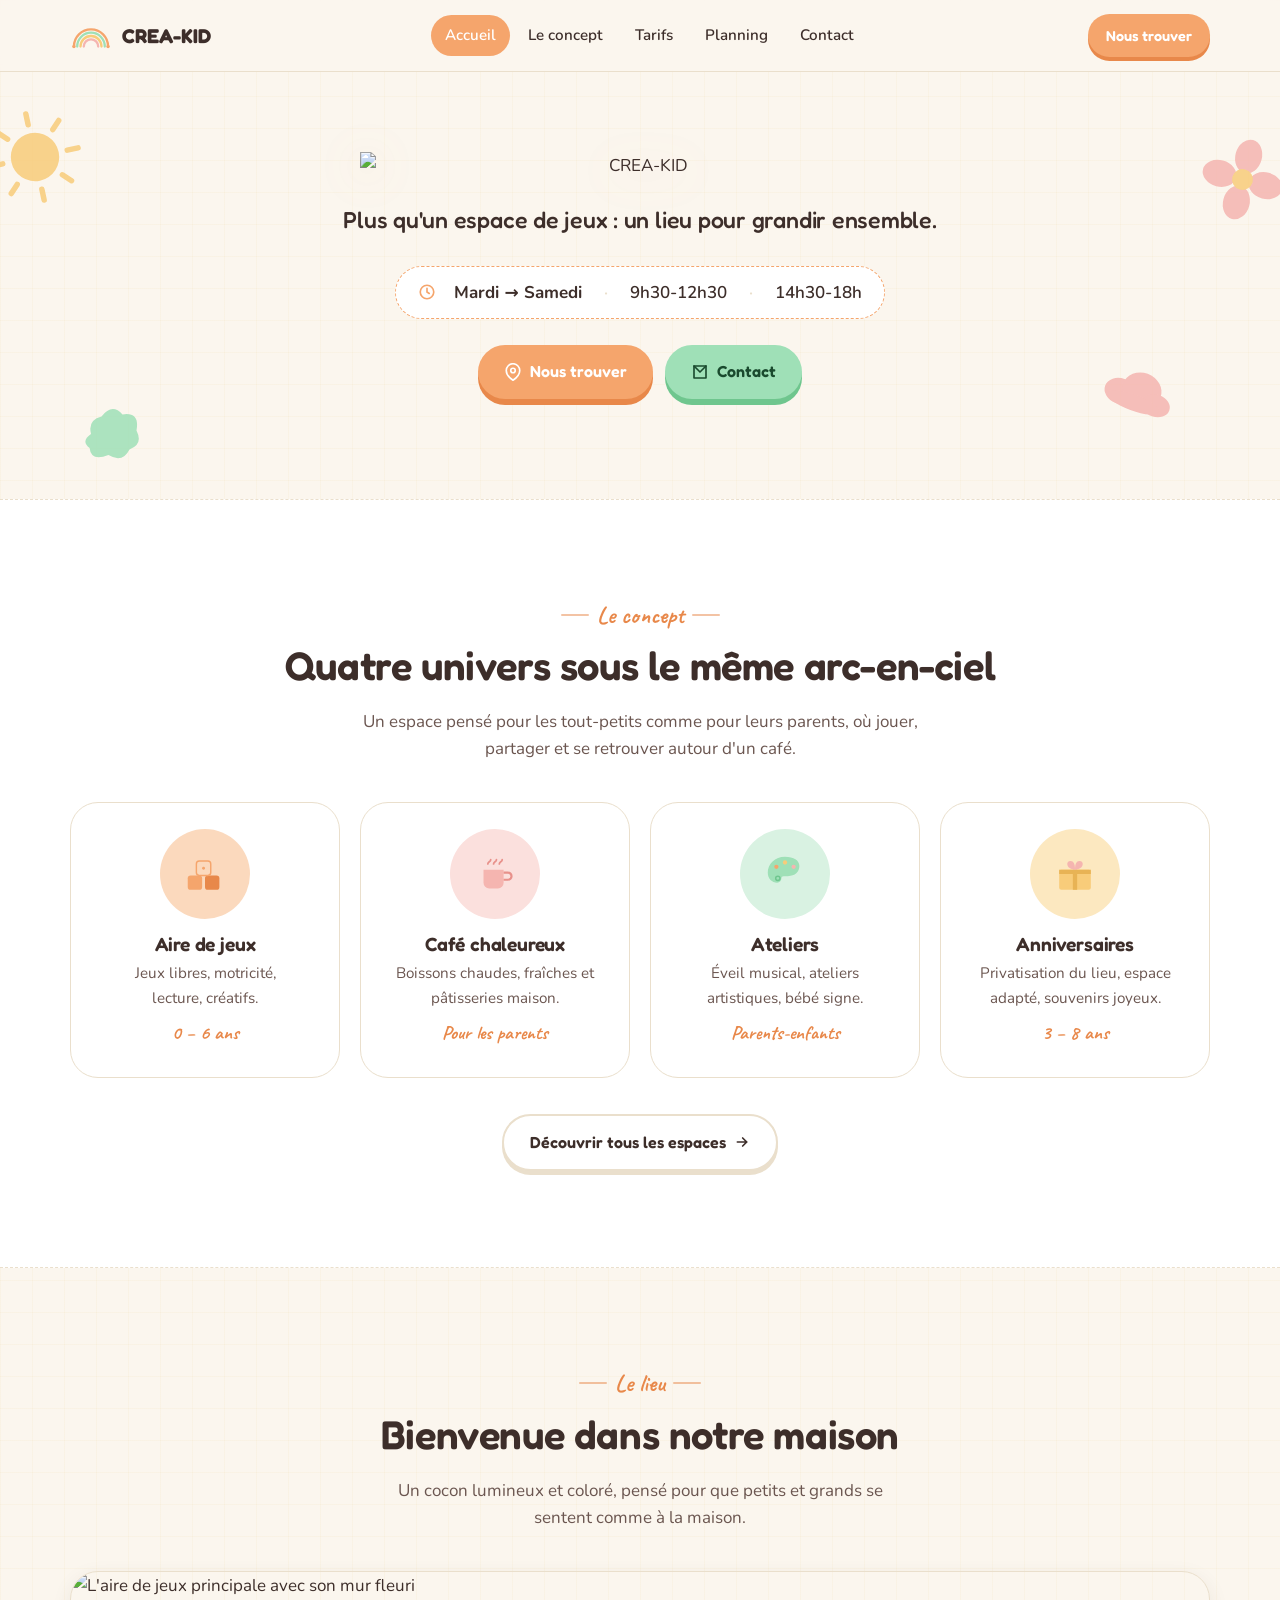
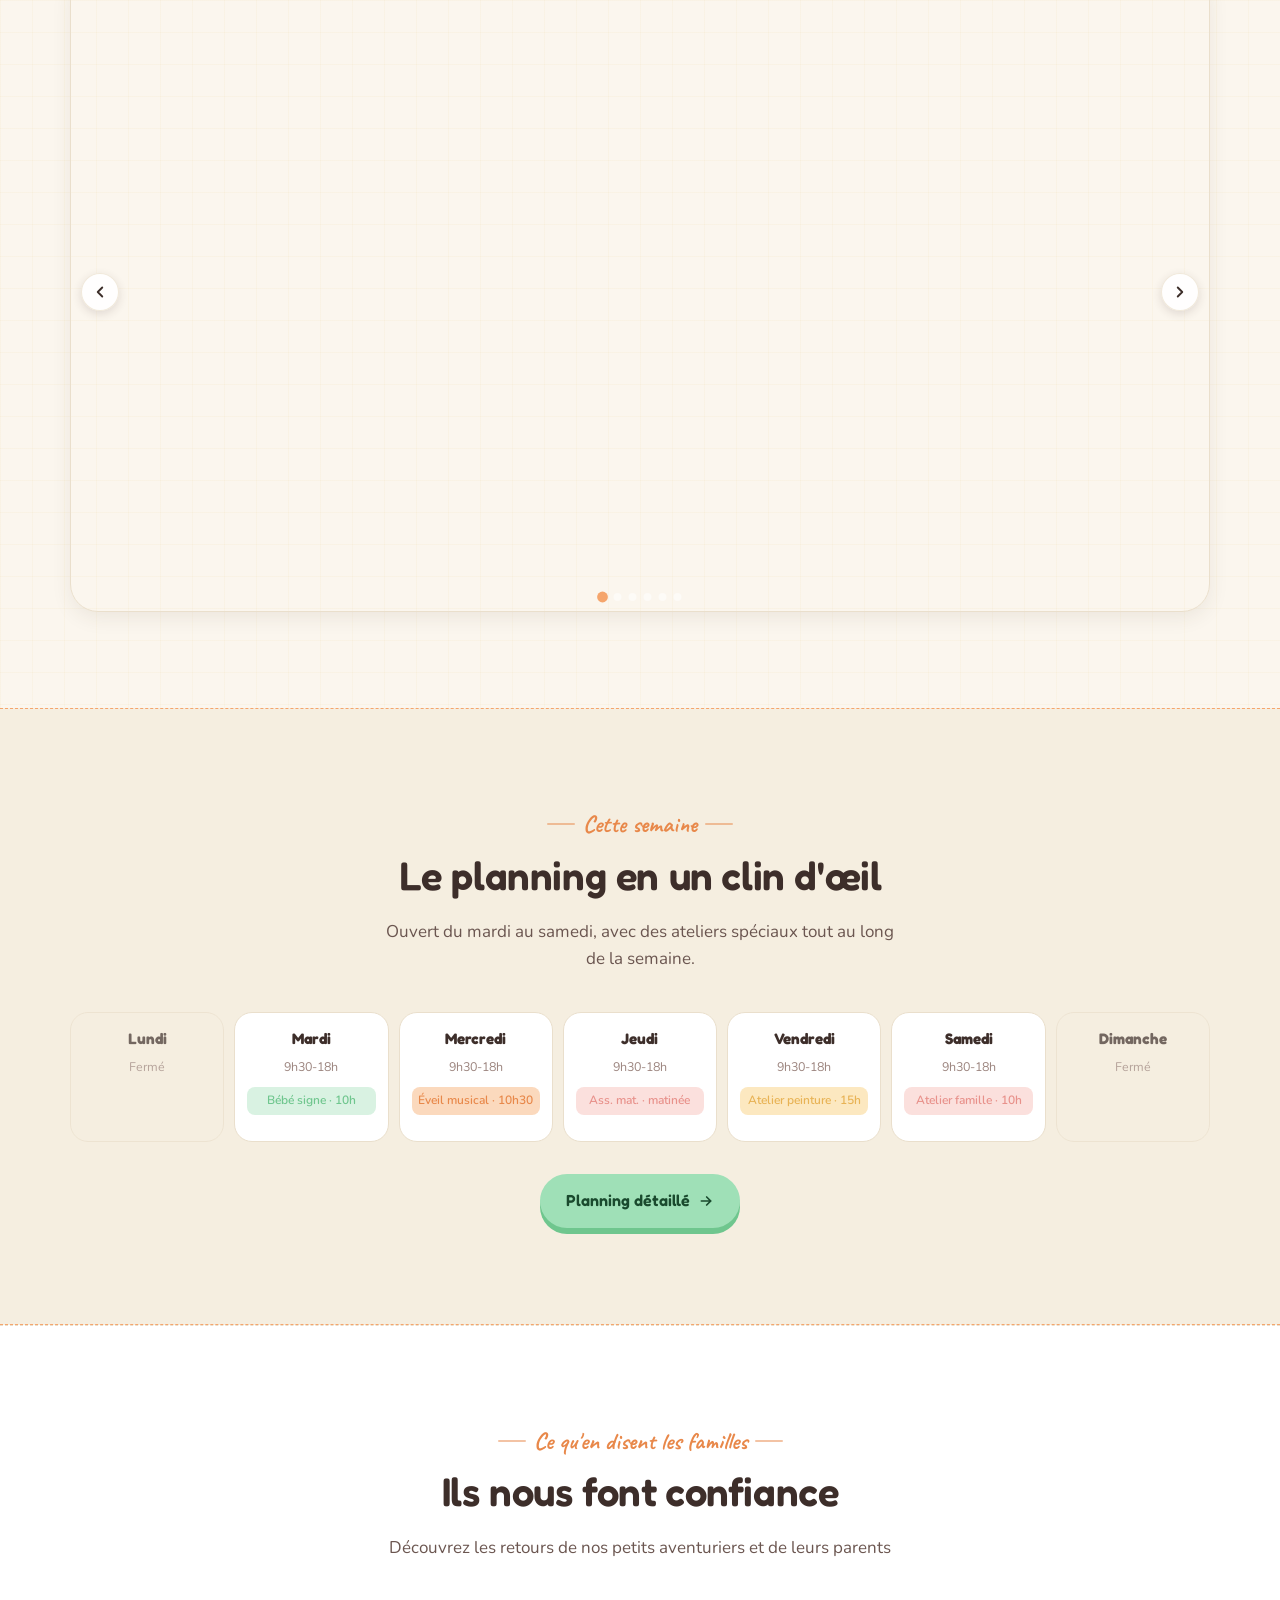
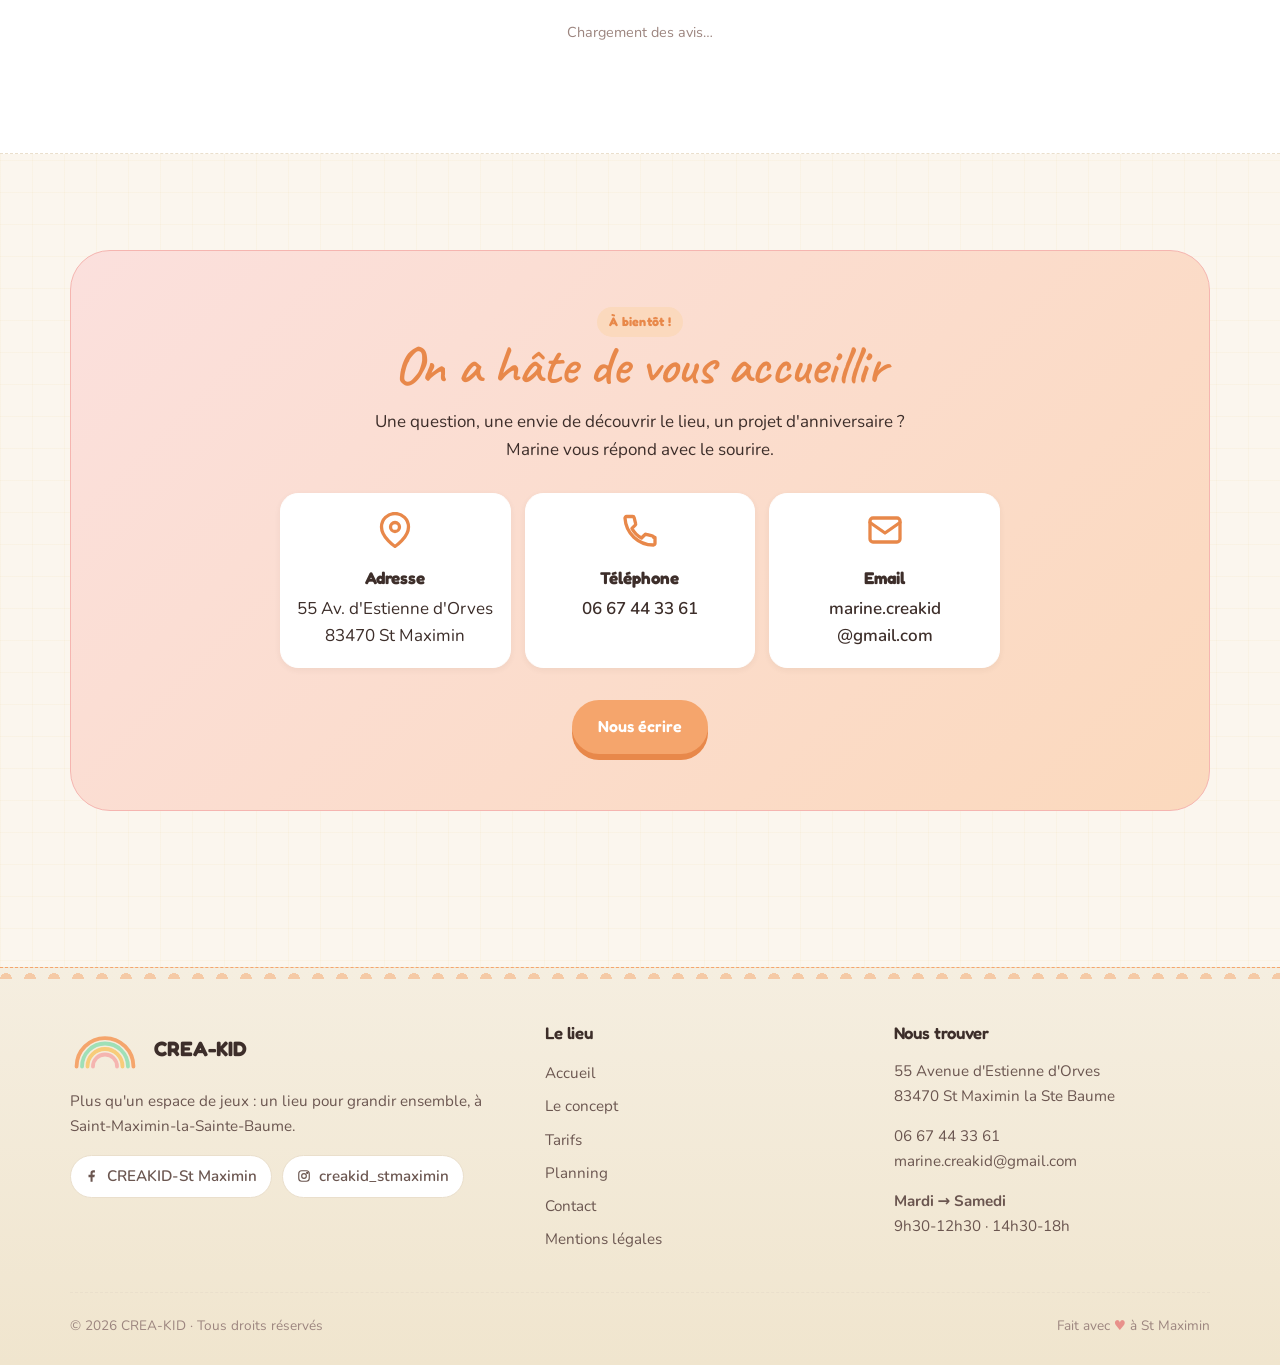
==== commit 51669a04: "Accueil : planning éditable via JSON, galerie photos transformée en carrousel cohérent avec page con" ====
--- a/index.html
+++ b/index.html
@@ -138,33 +138,6 @@
   .pillar h3 { font-size: 1.2rem; margin: 0 0 6px; }
   .pillar p { font-size: 0.95rem; color: var(--ink-soft); margin: 0; }
   .pillar .age { display: block; font-family: var(--font-script); color: var(--peach-deep); font-weight: 700; font-size: 1.2rem; margin-top: 8px; }
-
-  /* ==================== GALLERY ==================== */
-  .gallery {
-    display: grid;
-    gap: 14px;
-    grid-template-columns: repeat(2, 1fr);
-    margin-top: 28px;
-  }
-  @media (min-width: 760px) {
-    .gallery { grid-template-columns: repeat(6, 1fr); grid-auto-rows: 160px; }
-    .gallery > :nth-child(1) { grid-column: span 3; grid-row: span 2; }
-    .gallery > :nth-child(2) { grid-column: span 3; }
-    .gallery > :nth-child(3) { grid-column: span 2; }
-    .gallery > :nth-child(4) { grid-column: span 1; }
-    .gallery > :nth-child(5) { grid-column: span 3; }
-    .gallery > :nth-child(6) { grid-column: span 3; }
-  }
-  .gallery .ph, .gallery img {
-    aspect-ratio: 4/3;
-    width: 100%;
-    height: 100%;
-    object-fit: cover;
-    border-radius: var(--r-md);
-  }
-  @media (min-width: 760px) {
-    .gallery .ph, .gallery img { aspect-ratio: auto; }
-  }
 
   /* ==================== PLANNING PREVIEW ==================== */
   .week {
@@ -489,31 +462,62 @@
       <p class="muted" style="max-width:540px; margin: 0 auto;">Un cocon lumineux et coloré, pensé pour que petits et grands se sentent comme à la maison.</p>
     </div>
 
-    <div class="gallery">
-      <picture>
-        <source srcset="assets/photo-aire-jeux.webp" type="image/webp">
-        <img src="assets/photo-aire-jeux.jpg" alt="L'aire de jeux principale avec son mur fleuri" loading="lazy">
-      </picture>
-      <picture>
-        <source srcset="assets/photo-circuit.webp" type="image/webp">
-        <img src="assets/photo-circuit.jpg" alt="Espace circuits et jeux de construction" loading="lazy">
-      </picture>
-      <picture>
-        <source srcset="assets/photo-atelier.webp" type="image/webp">
-        <img src="assets/photo-atelier.jpg" alt="L'espace atelier avec son grand tableau noir" loading="lazy">
-      </picture>
-      <picture>
-        <source srcset="assets/photo-motricite.webp" type="image/webp">
-        <img src="assets/photo-motricite.jpg" alt="Espace motricité avec triangle et toboggan" loading="lazy">
-      </picture>
-      <picture>
-        <source srcset="assets/photo-lecture.webp" type="image/webp">
-        <img src="assets/photo-lecture.jpg" alt="Coin lecture cosy et bibliothèque" loading="lazy">
-      </picture>
-      <picture>
-        <source srcset="assets/photo-cafe.webp" type="image/webp">
-        <img src="assets/photo-cafe.jpg" alt="Coin café et détente" loading="lazy">
-      </picture>
+    <div class="home-carousel-wrap carousel" id="carousel-galerie"
+         role="region" aria-label="Photos du local CRÉA-KID" aria-roledescription="carrousel" tabindex="0">
+      <div class="carousel-track">
+        <div class="carousel-slide" role="group" aria-roledescription="diapositive" aria-label="1 sur 6" aria-hidden="false">
+          <picture>
+            <source srcset="assets/photo-aire-jeux.webp" type="image/webp">
+            <img src="assets/photo-aire-jeux.jpg" alt="L'aire de jeux principale avec son mur fleuri">
+          </picture>
+        </div>
+        <div class="carousel-slide" role="group" aria-roledescription="diapositive" aria-label="2 sur 6" aria-hidden="true">
+          <picture>
+            <source srcset="assets/photo-atelier.webp" type="image/webp">
+            <img src="assets/photo-atelier.jpg" alt="L'espace atelier avec son grand tableau noir" loading="lazy">
+          </picture>
+        </div>
+        <div class="carousel-slide" role="group" aria-roledescription="diapositive" aria-label="3 sur 6" aria-hidden="true">
+          <picture>
+            <source srcset="assets/photo-circuit.webp" type="image/webp">
+            <img src="assets/photo-circuit.jpg" alt="Espace circuits et jeux de construction" loading="lazy">
+          </picture>
+        </div>
+        <div class="carousel-slide" role="group" aria-roledescription="diapositive" aria-label="4 sur 6" aria-hidden="true">
+          <picture>
+            <source srcset="assets/photo-lecture.webp" type="image/webp">
+            <img src="assets/photo-lecture.jpg" alt="Coin lecture cosy et bibliothèque" loading="lazy">
+          </picture>
+        </div>
+        <div class="carousel-slide" role="group" aria-roledescription="diapositive" aria-label="5 sur 6" aria-hidden="true">
+          <picture>
+            <source srcset="assets/photo-motricite.webp" type="image/webp">
+            <img src="assets/photo-motricite.jpg" alt="Espace motricité avec triangle et toboggan" loading="lazy">
+          </picture>
+        </div>
+        <div class="carousel-slide" role="group" aria-roledescription="diapositive" aria-label="6 sur 6" aria-hidden="true">
+          <picture>
+            <source srcset="assets/photo-bebe.webp" type="image/webp">
+            <img src="assets/photo-bebe.jpg" alt="Espace bébé avec parc et jouets au sol" loading="lazy">
+          </picture>
+        </div>
+      </div>
+
+      <button class="carousel-btn carousel-prev" type="button" aria-label="Photo précédente">
+        <svg width="18" height="18" viewBox="0 0 24 24" fill="none" stroke="currentColor" stroke-width="2.5" stroke-linecap="round" stroke-linejoin="round" aria-hidden="true"><path d="M15 18l-6-6 6-6"/></svg>
+      </button>
+      <button class="carousel-btn carousel-next" type="button" aria-label="Photo suivante">
+        <svg width="18" height="18" viewBox="0 0 24 24" fill="none" stroke="currentColor" stroke-width="2.5" stroke-linecap="round" stroke-linejoin="round" aria-hidden="true"><path d="M9 18l6-6-6-6"/></svg>
+      </button>
+
+      <div class="carousel-dots" role="tablist" aria-label="Sélectionner une photo">
+        <button class="carousel-dot active" type="button" role="tab" aria-selected="true"  aria-label="Photo 1 sur 6"></button>
+        <button class="carousel-dot"        type="button" role="tab" aria-selected="false" aria-label="Photo 2 sur 6"></button>
+        <button class="carousel-dot"        type="button" role="tab" aria-selected="false" aria-label="Photo 3 sur 6"></button>
+        <button class="carousel-dot"        type="button" role="tab" aria-selected="false" aria-label="Photo 4 sur 6"></button>
+        <button class="carousel-dot"        type="button" role="tab" aria-selected="false" aria-label="Photo 5 sur 6"></button>
+        <button class="carousel-dot"        type="button" role="tab" aria-selected="false" aria-label="Photo 6 sur 6"></button>
+      </div>
     </div>
   </div>
 </section>
@@ -527,7 +531,7 @@
       <p class="muted" style="max-width:520px; margin: 0 auto;">Ouvert du mardi au samedi, avec des ateliers spéciaux tout au long de la semaine.</p>
     </div>
 
-    <div class="week">
+    <div class="week" id="planning-week">
       <div class="day closed"><div class="day-name">Lundi</div><div class="day-status">Fermé</div></div>
       <div class="day"><div class="day-name">Mardi</div><div class="day-status">9h30-18h</div>
         <div class="day-events"><span class="day-event e-mint">Bébé signe · 10h</span></div>
@@ -704,5 +708,37 @@
   </div>
 </footer>
 
+<script src="js/carousel.js"></script>
+<script>
+(function () {
+  var container = document.getElementById('planning-week');
+  if (!container) return;
+
+  var COLOR_MAP = { peach: '', mint: ' e-mint', coral: ' e-coral', gold: ' e-gold' };
+
+  fetch('data/activites.json')
+    .then(function (r) { return r.json(); })
+    .then(function (data) {
+      var html = '';
+      data.jours.forEach(function (jour) {
+        var closed = !jour.ouvert;
+        html += '<div class="day' + (closed ? ' closed' : '') + '">';
+        html += '<div class="day-name">' + jour.nom + '</div>';
+        html += '<div class="day-status">' + (closed ? 'Fermé' : (jour.horaires || '9h30-18h')) + '</div>';
+        if (!closed && jour.activites && jour.activites.length) {
+          html += '<div class="day-events">';
+          jour.activites.forEach(function (act) {
+            var cls = 'day-event' + (COLOR_MAP[act.couleur] || '');
+            html += '<span class="' + cls + '">' + act.titre + ' · ' + act.creneau + '</span>';
+          });
+          html += '</div>';
+        }
+        html += '</div>';
+      });
+      container.innerHTML = html;
+    })
+    .catch(function () { /* garde le fallback HTML statique */ });
+}());
+</script>
 </body>
 </html>
--- a/style.css
+++ b/style.css
@@ -463,6 +463,18 @@
 }
 
 /* =========================================================
+   Home gallery carousel wrap (index.html)
+   ========================================================= */
+.home-carousel-wrap {
+  border-radius: var(--r-lg);
+  overflow: hidden;
+  aspect-ratio: 16/9;
+  box-shadow: var(--shadow-md);
+  border: 1px solid var(--line);
+  margin-top: 28px;
+}
+
+/* =========================================================
    Section avis — Trustindex widget (index.html)
    ========================================================= */
 .section-avis {
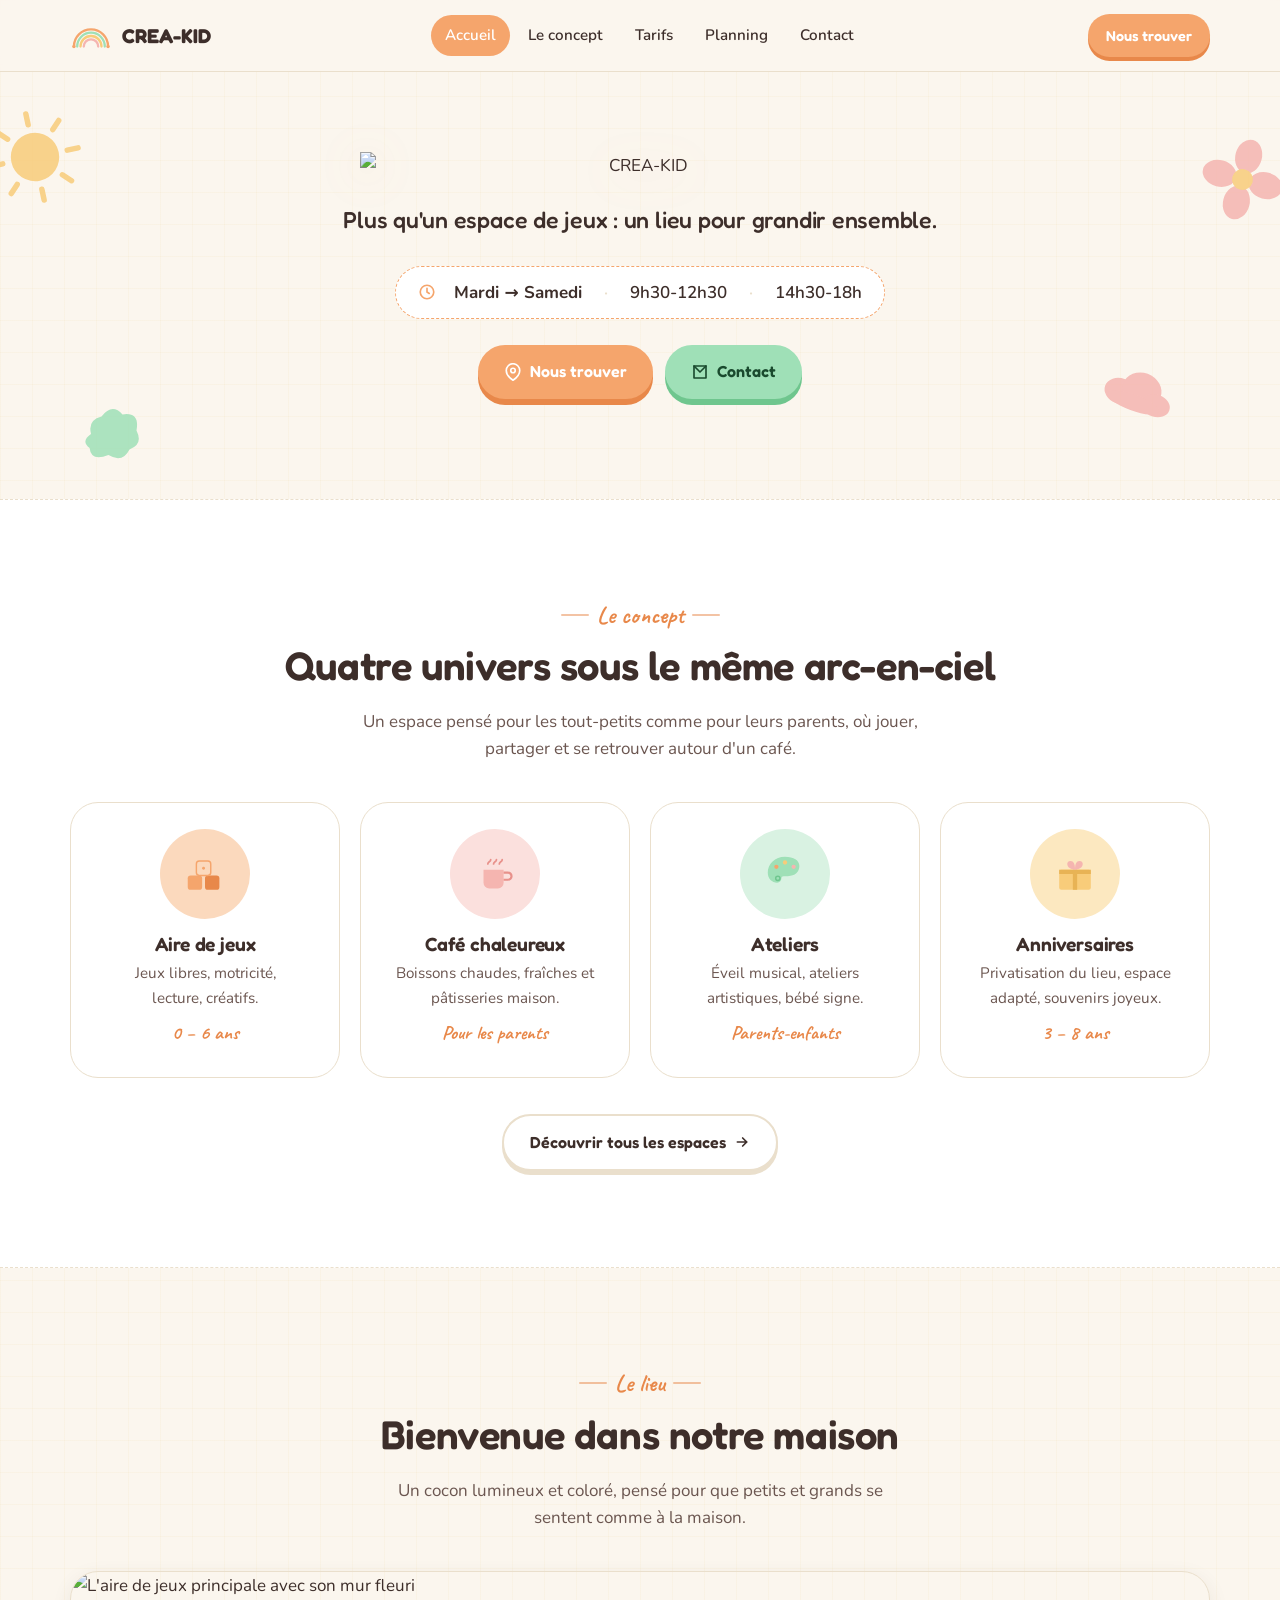
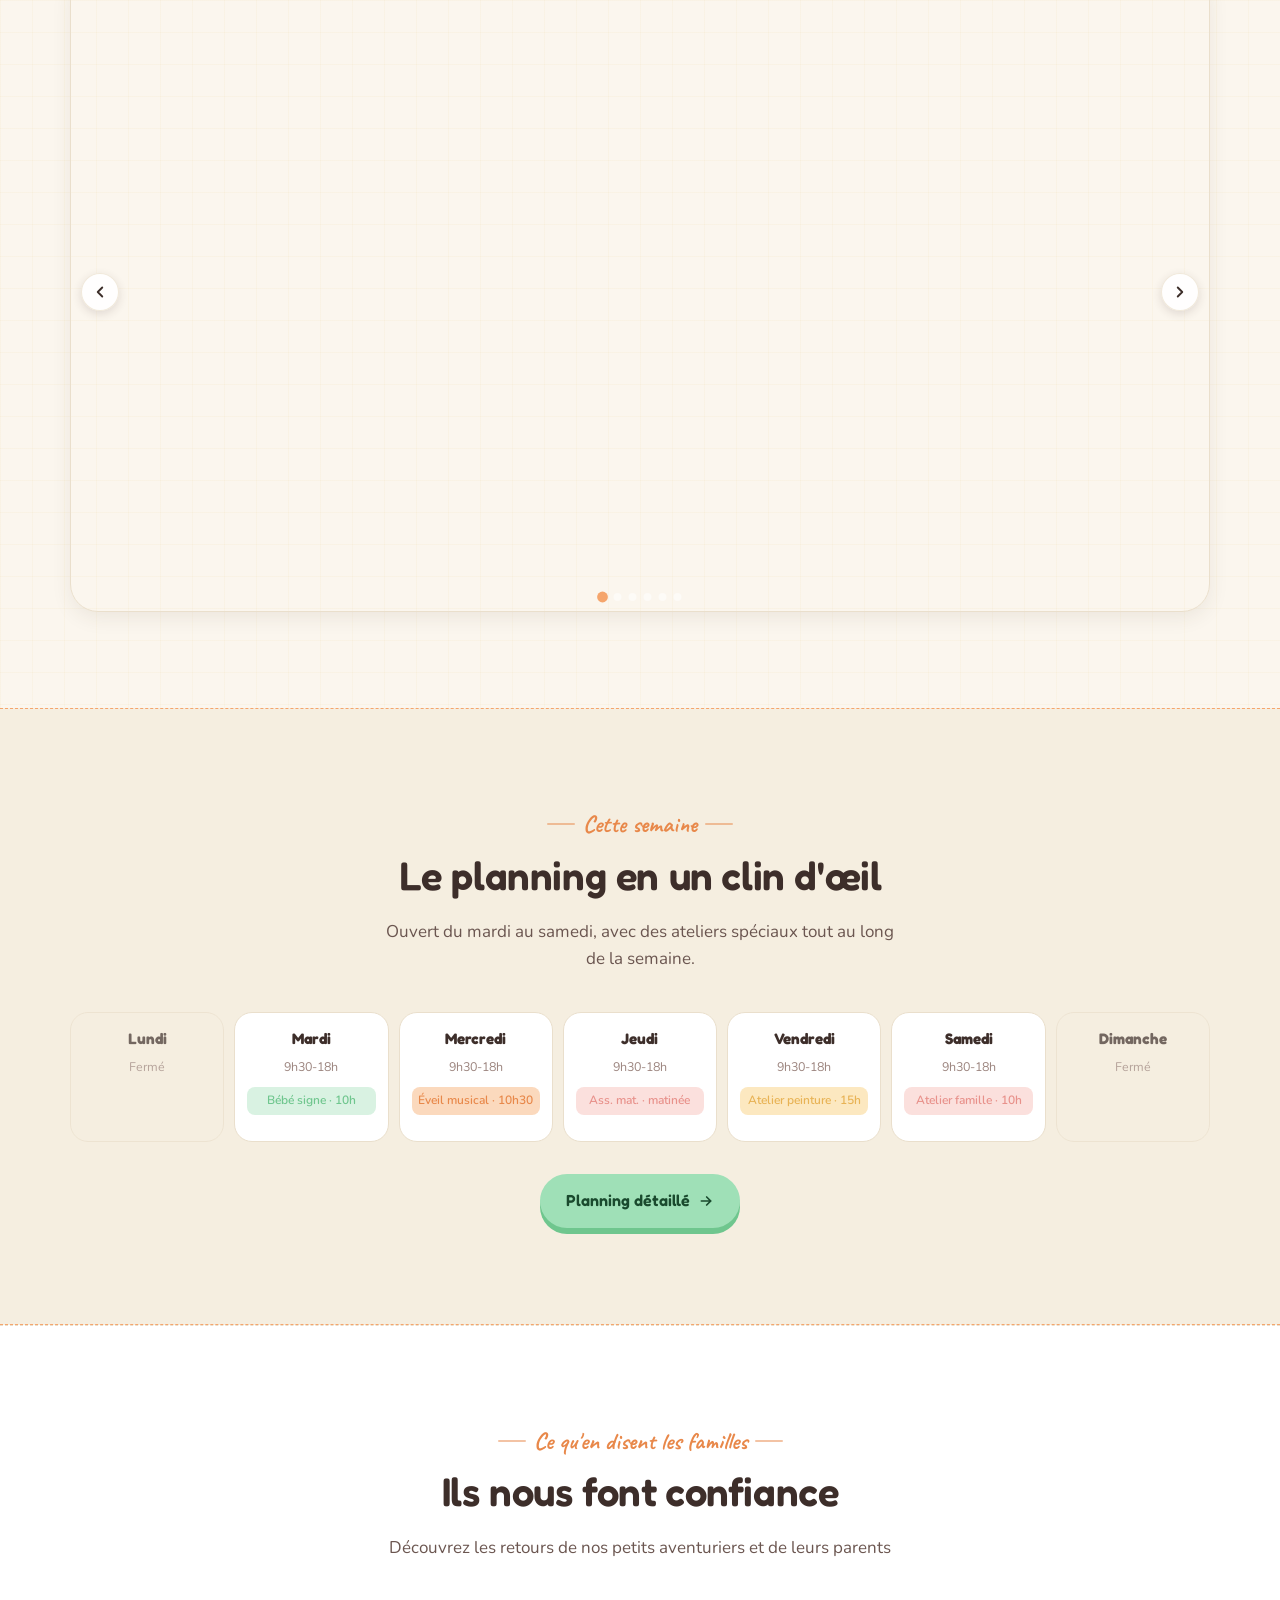
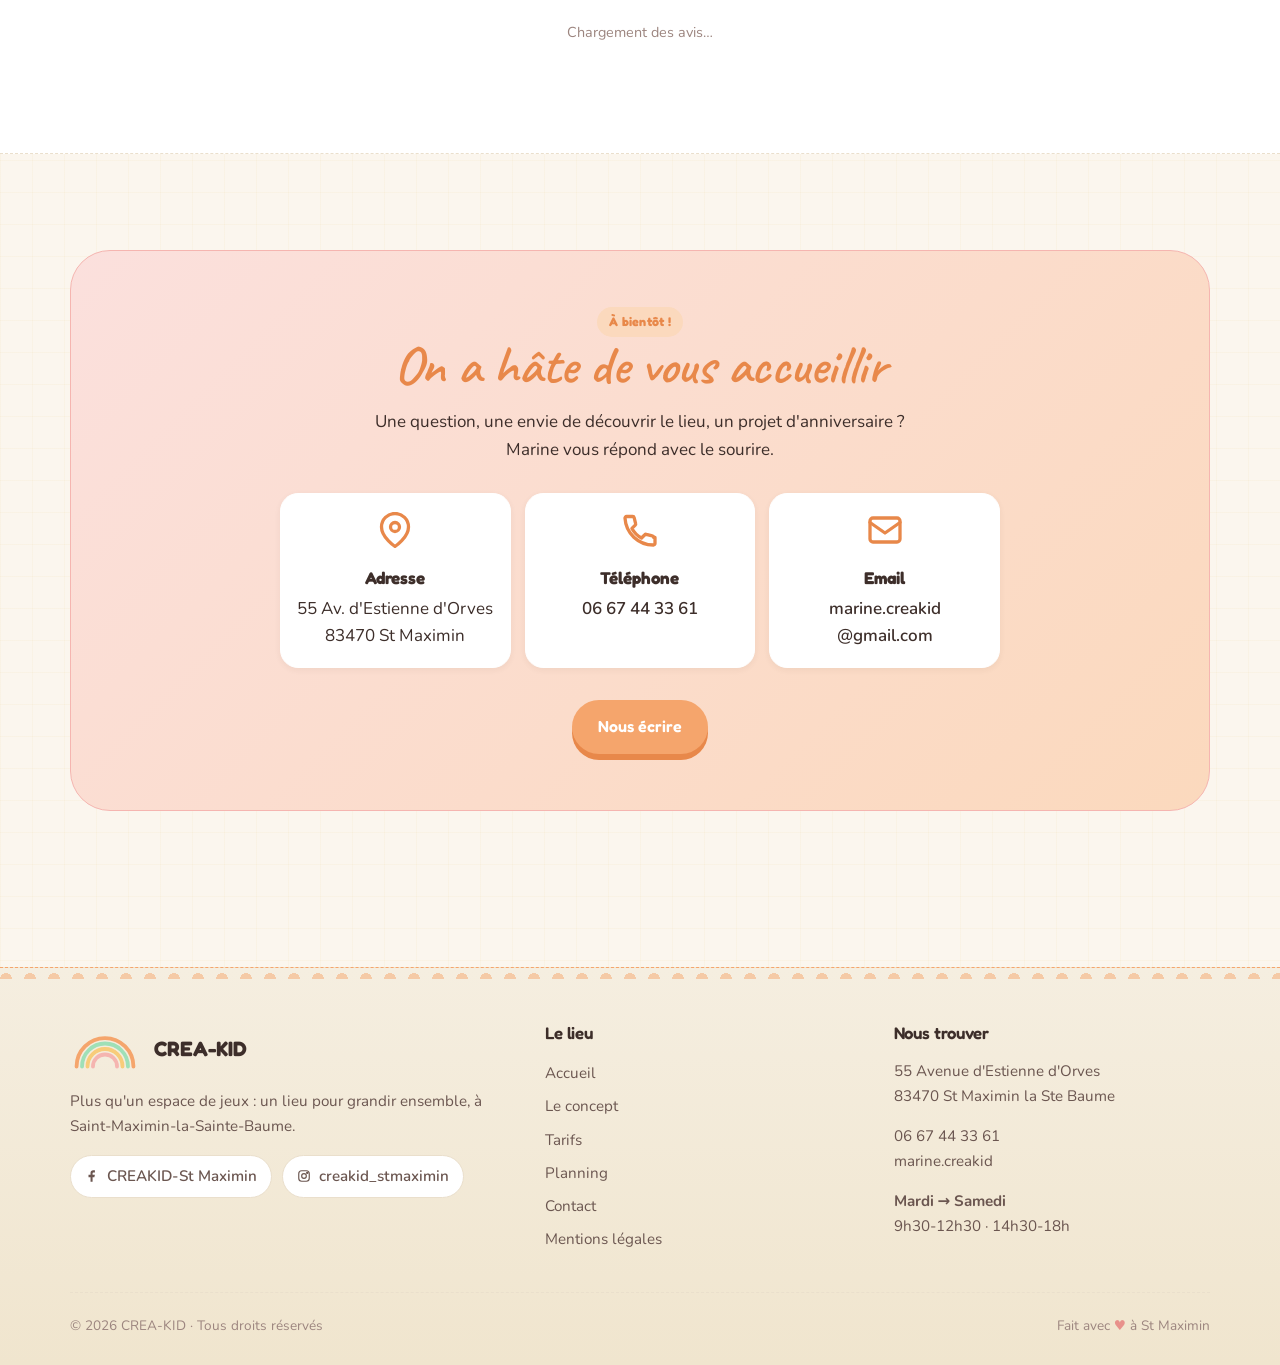
==== commit a6fd34bf: "Update index.html" ====
--- a/index.html
+++ b/index.html
@@ -468,31 +468,31 @@
         <div class="carousel-slide" role="group" aria-roledescription="diapositive" aria-label="1 sur 6" aria-hidden="false">
           <picture>
             <source srcset="assets/photo-aire-jeux.webp" type="image/webp">
-            <img src="assets/photo-aire-jeux.jpg" alt="L'aire de jeux principale avec son mur fleuri">
+            <img src="assets/photo-aire-jeux.jpeg" alt="L'aire de jeux principale avec son mur fleuri">
           </picture>
         </div>
         <div class="carousel-slide" role="group" aria-roledescription="diapositive" aria-label="2 sur 6" aria-hidden="true">
           <picture>
             <source srcset="assets/photo-atelier.webp" type="image/webp">
-            <img src="assets/photo-atelier.jpg" alt="L'espace atelier avec son grand tableau noir" loading="lazy">
+            <img src="assets/photo-atelier.jpeg" alt="L'espace atelier avec son grand tableau noir" loading="lazy">
           </picture>
         </div>
         <div class="carousel-slide" role="group" aria-roledescription="diapositive" aria-label="3 sur 6" aria-hidden="true">
           <picture>
             <source srcset="assets/photo-circuit.webp" type="image/webp">
-            <img src="assets/photo-circuit.jpg" alt="Espace circuits et jeux de construction" loading="lazy">
+            <img src="assets/photo-circuit.jpeg" alt="Espace circuits et jeux de construction" loading="lazy">
           </picture>
         </div>
         <div class="carousel-slide" role="group" aria-roledescription="diapositive" aria-label="4 sur 6" aria-hidden="true">
           <picture>
             <source srcset="assets/photo-lecture.webp" type="image/webp">
-            <img src="assets/photo-lecture.jpg" alt="Coin lecture cosy et bibliothèque" loading="lazy">
+            <img src="assets/photo-lecture.jpeg" alt="Coin lecture cosy et bibliothèque" loading="lazy">
           </picture>
         </div>
         <div class="carousel-slide" role="group" aria-roledescription="diapositive" aria-label="5 sur 6" aria-hidden="true">
           <picture>
             <source srcset="assets/photo-motricite.webp" type="image/webp">
-            <img src="assets/photo-motricite.jpg" alt="Espace motricité avec triangle et toboggan" loading="lazy">
+            <img src="assets/photo-motricite.jpeg" alt="Espace motricité avec triangle et toboggan" loading="lazy">
           </picture>
         </div>
         <div class="carousel-slide" role="group" aria-roledescription="diapositive" aria-label="6 sur 6" aria-hidden="true">
@@ -667,7 +667,7 @@
         <p>Plus qu'un espace de jeux : un lieu pour grandir ensemble, à Saint-Maximin-la-Sainte-Baume.</p>
         <div class="socials">
           <!-- TODO: vérifier l'URL Facebook exacte avec Marine -->
-          <a class="social-pill" href="https://facebook.com/CREAKID-St-Maximin" target="_blank" rel="noopener" aria-label="Retrouvez-nous sur Facebook (nouvelle fenêtre)">
+          <a class="social-pill" href="https://www.facebook.com/61581464325682" target="_blank" rel="noopener" aria-label="Retrouvez-nous sur Facebook (nouvelle fenêtre)">
             <svg width="14" height="14" viewBox="0 0 24 24" fill="currentColor" aria-hidden="true"><path d="M13 22v-8h3l1-4h-4V7.5C13 6.6 13.4 6 14.7 6H17V2.3C16.5 2.2 15.4 2 14 2c-2.7 0-4.5 1.6-4.5 4.5V10H6v4h3.5v8z"/></svg>
             CREAKID-St Maximin
           </a>
@@ -695,7 +695,7 @@
         <p>55 Avenue d'Estienne d'Orves<br>83470 St Maximin la Ste Baume</p>
         <p style="margin-top:10px;">
           <a href="tel:0667443361">06 67 44 33 61</a><br>
-          <a href="mailto:marine.creakid@gmail.com">marine.creakid@gmail.com</a>
+          <a href="mailto:marine.creakid@gmail.com">marine.creakid</a>
         </p>
         <p style="margin-top:10px;"><strong>Mardi → Samedi</strong><br>9h30-12h30 · 14h30-18h</p>
       </div>
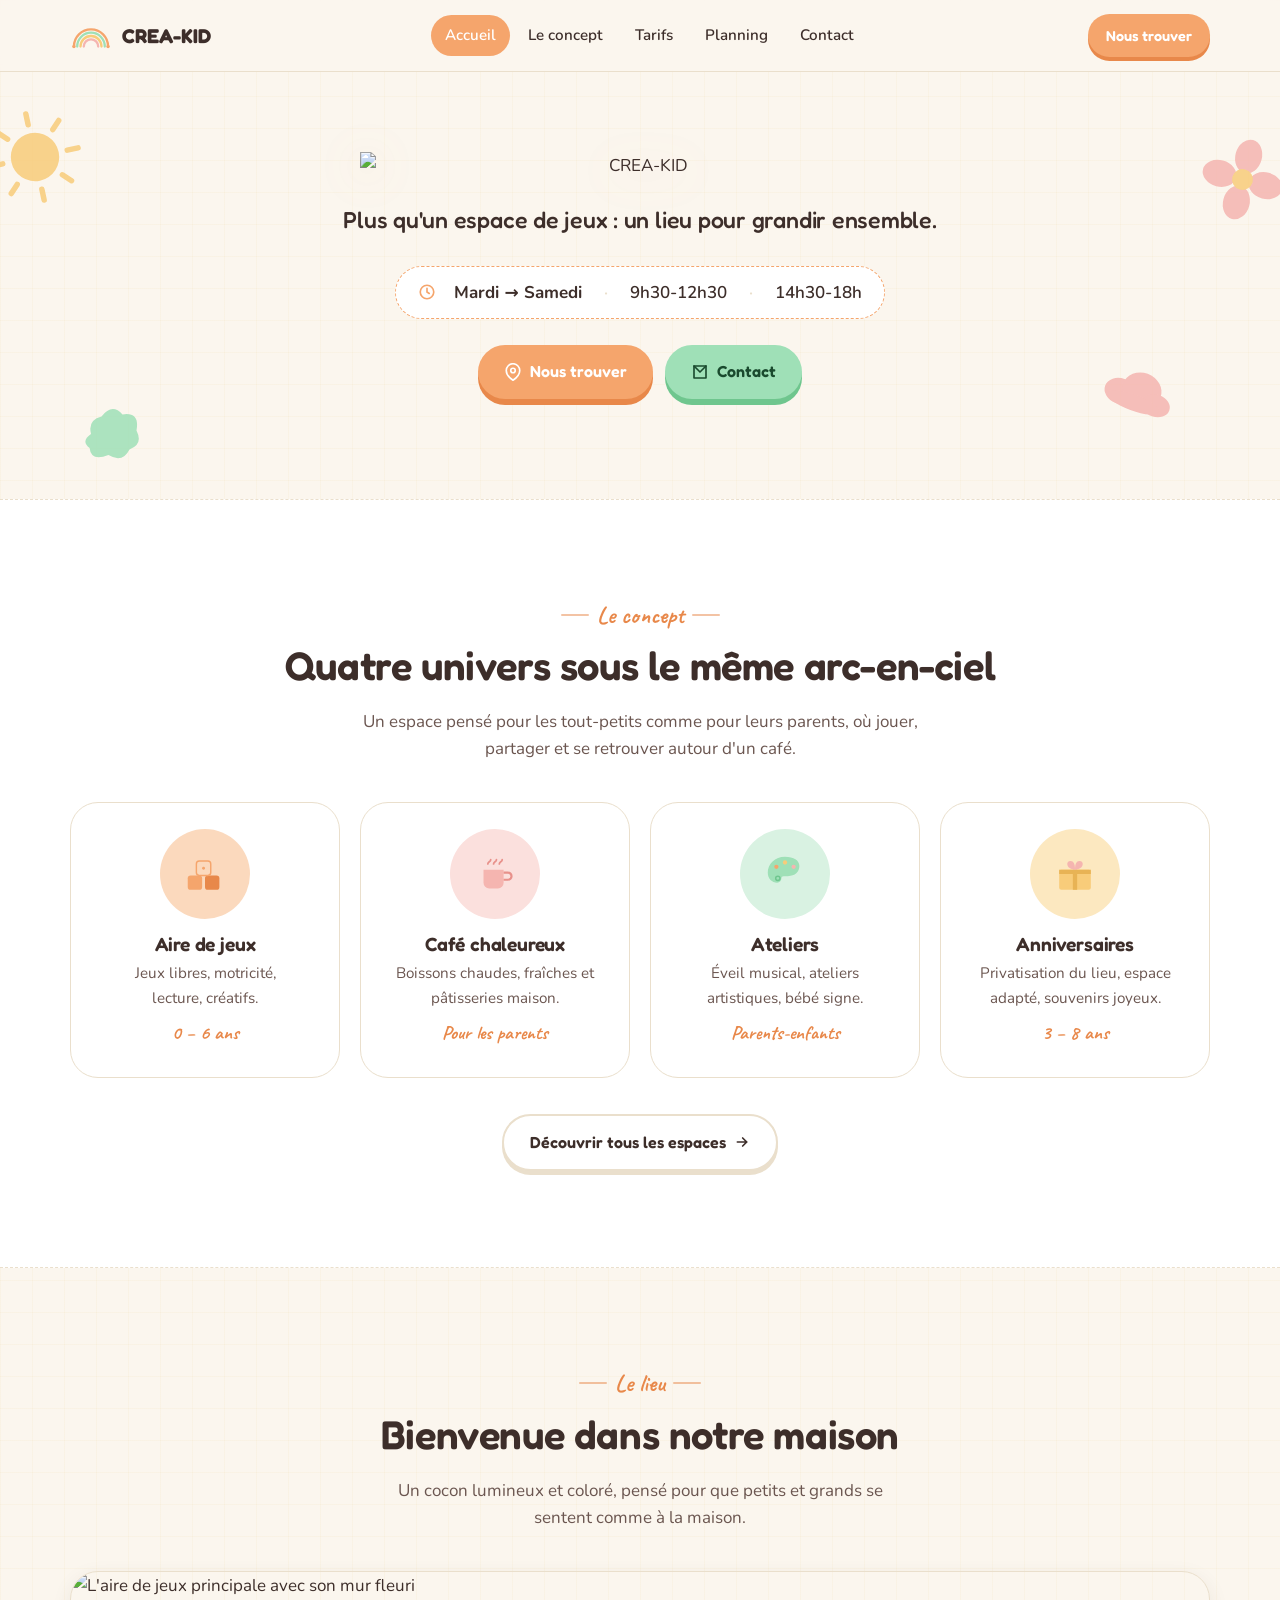
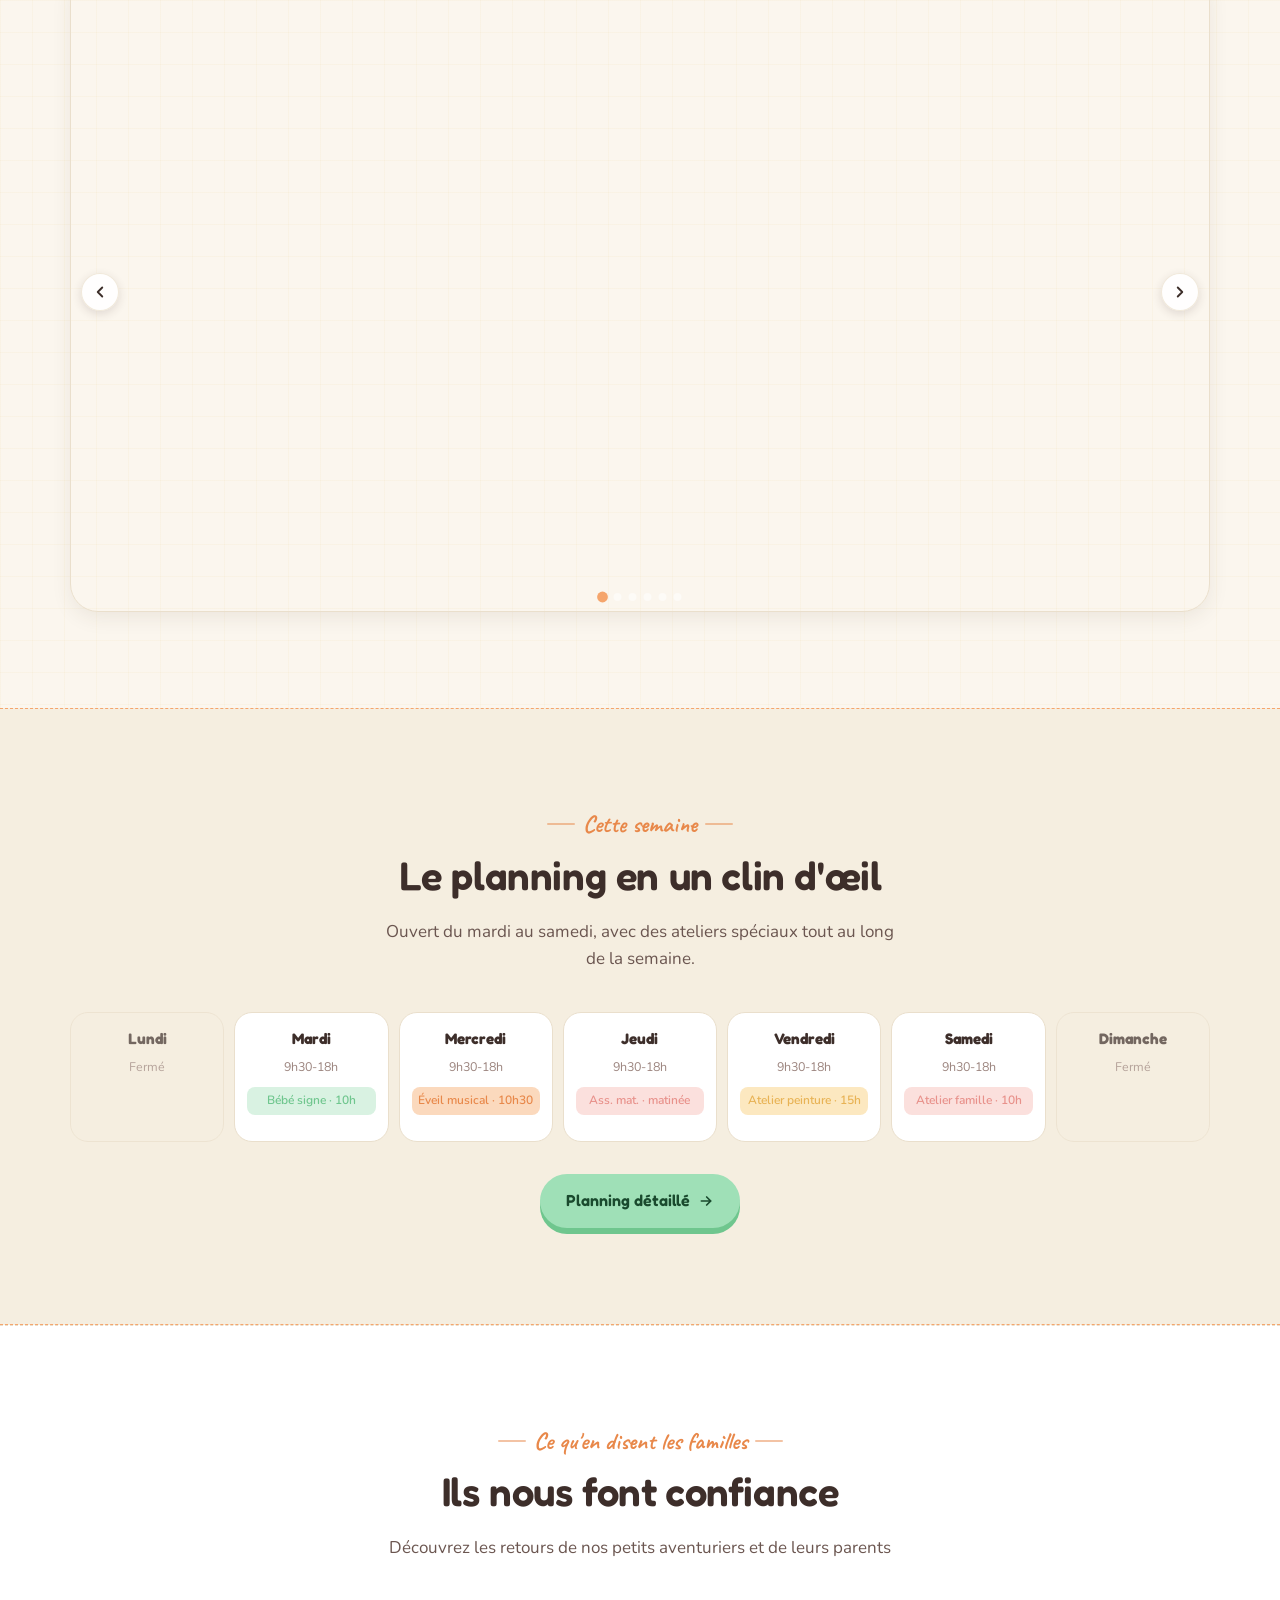
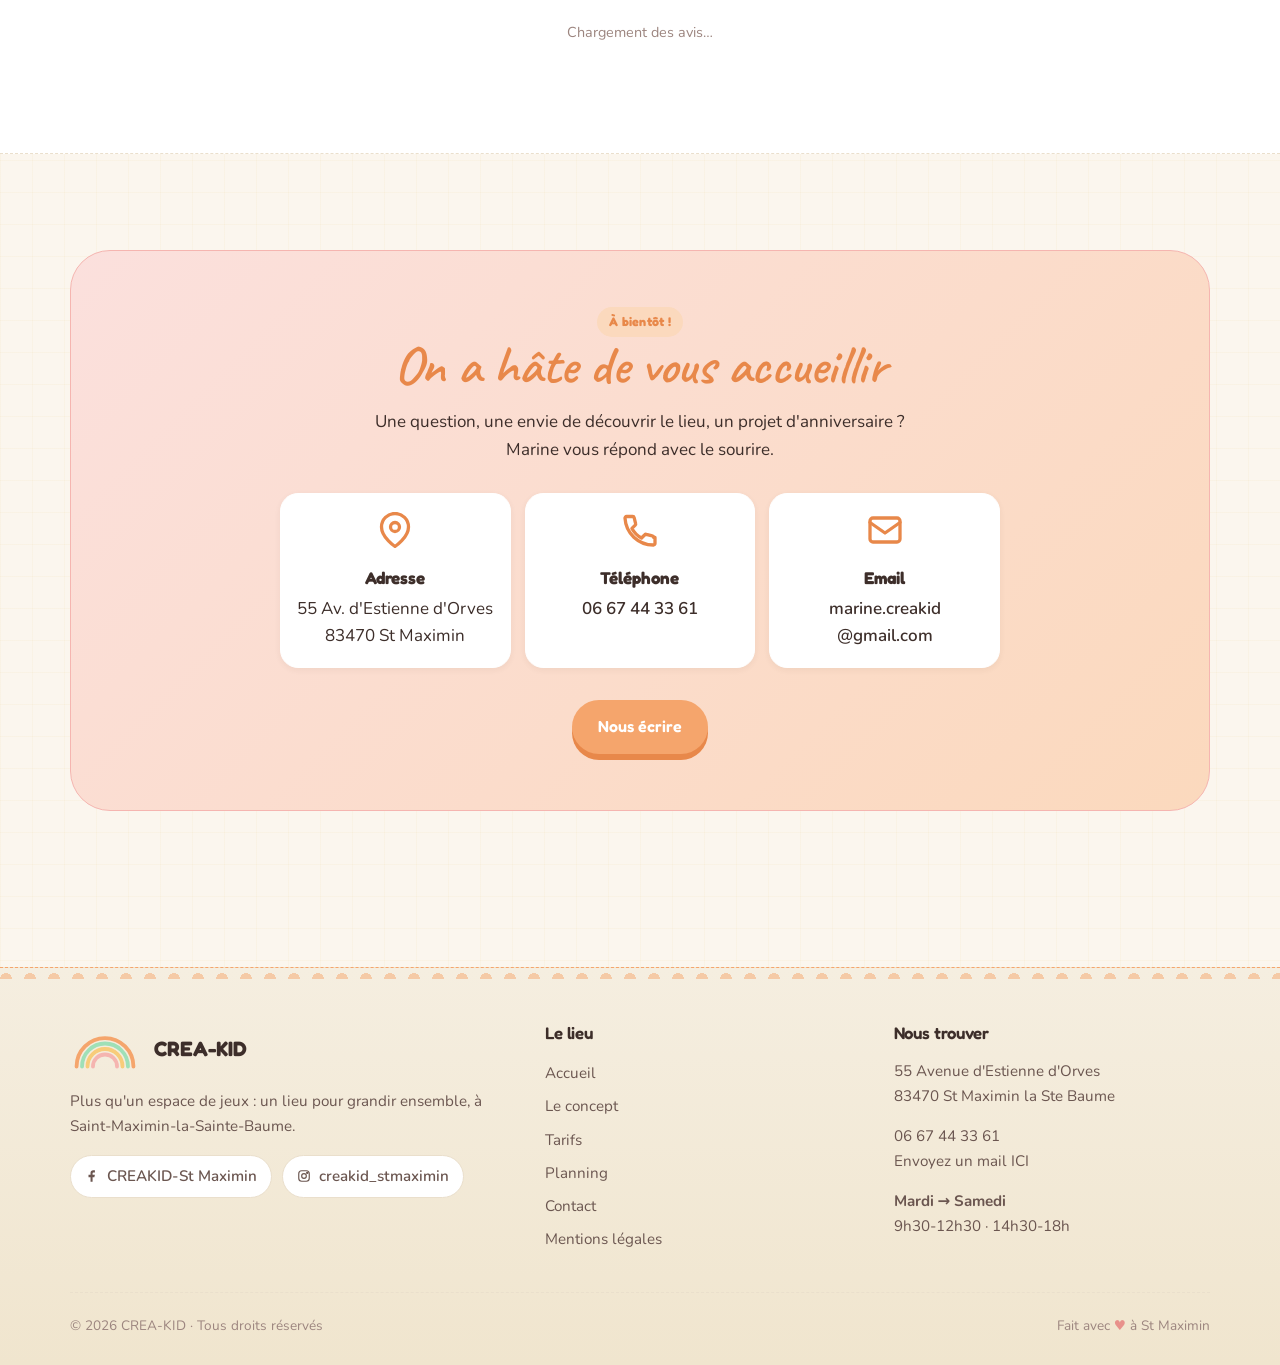
==== commit b54a8c87: "Update index.html" ====
--- a/index.html
+++ b/index.html
@@ -571,7 +571,7 @@
 
     <div class="avis-widget" id="avis-widget">
       <p class="avis-loading" id="avis-loading" aria-live="polite">Chargement des avis…</p>
-      <script defer async src='https://cdn.trustindex.io/loader.js?7305f5f713f5398ac846662a984'></script>
+     <script defer async src='https://cdn.trustindex.io/loader.js?6858a1c74d739663f916679d76d'></script>
     </div>
 
     <div class="avis-fallback" id="avis-fallback" hidden>
@@ -695,7 +695,7 @@
         <p>55 Avenue d'Estienne d'Orves<br>83470 St Maximin la Ste Baume</p>
         <p style="margin-top:10px;">
           <a href="tel:0667443361">06 67 44 33 61</a><br>
-          <a href="mailto:marine.creakid@gmail.com">marine.creakid</a>
+          <a href="mailto:marine.creakid@gmail.com">Envoyez un mail ICI</a>
         </p>
         <p style="margin-top:10px;"><strong>Mardi → Samedi</strong><br>9h30-12h30 · 14h30-18h</p>
       </div>
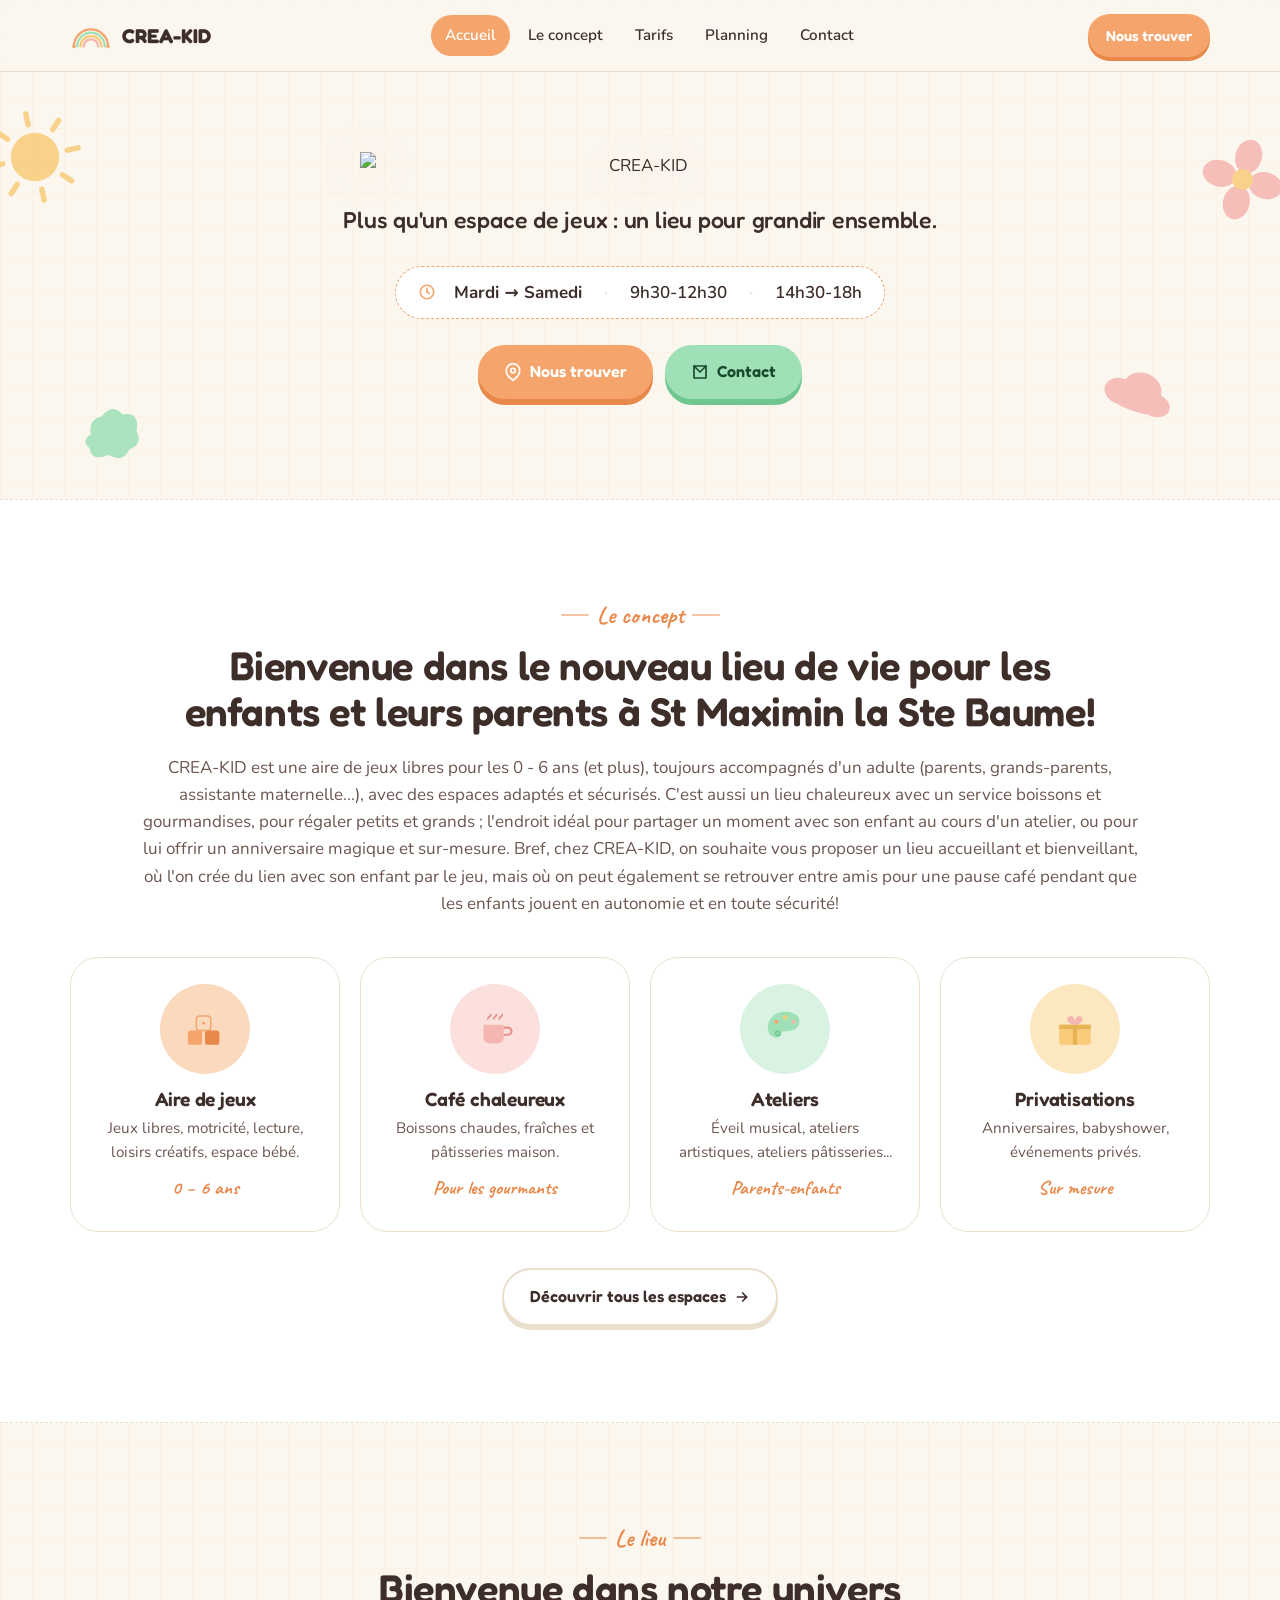
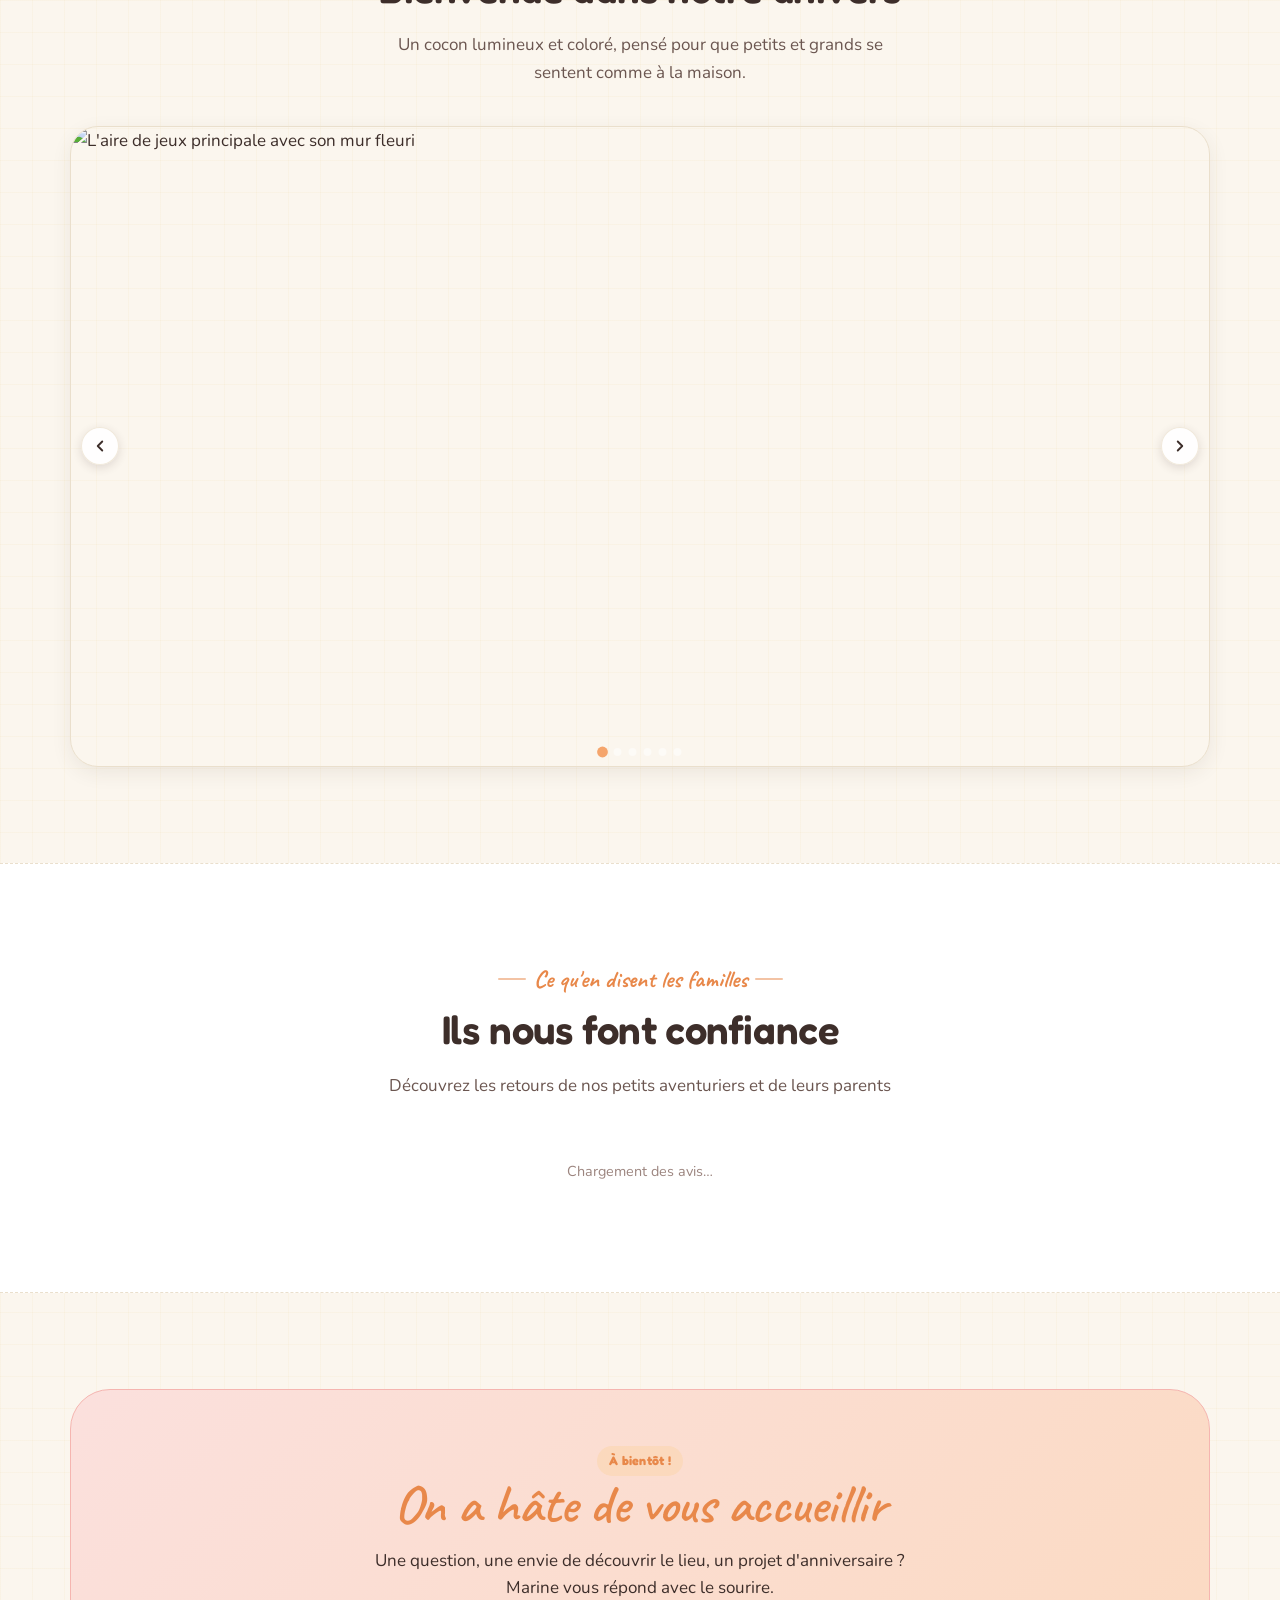
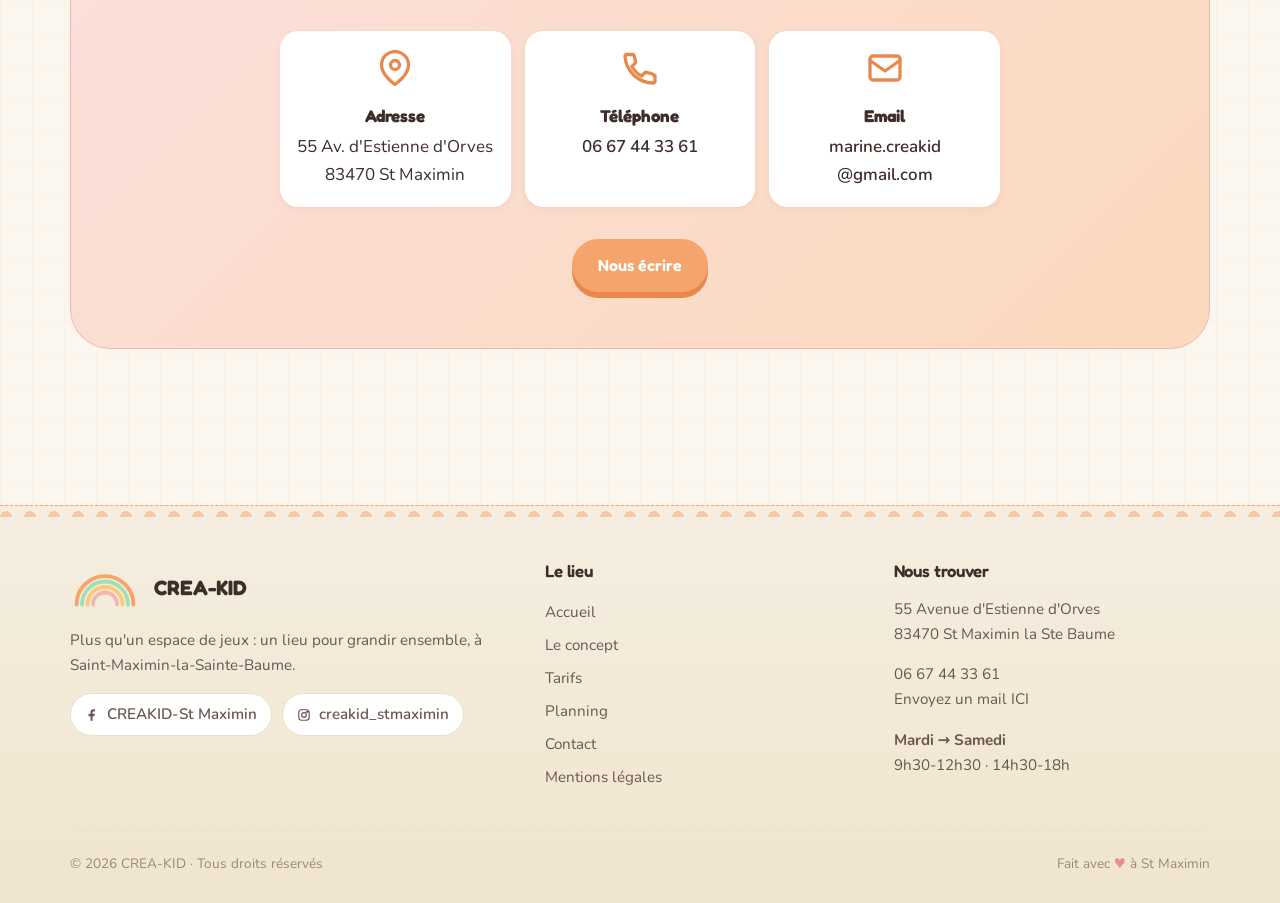
==== commit 0d8390a6: "ok" ====
--- a/index.html
+++ b/index.html
@@ -376,8 +376,10 @@
   <div class="container">
     <div class="section-head">
       <span class="eyebrow">Le concept</span>
-      <h2>Quatre univers sous le même arc-en-ciel</h2>
-      <p class="muted" style="max-width:560px; margin: 0 auto;">Un espace pensé pour les tout-petits comme pour leurs parents, où jouer, partager et se retrouver autour d'un café.</p>
+      <h2>Bienvenue dans le nouveau lieu de vie pour les enfants et leurs parents à St Maximin la Ste Baume!</h2>
+      <p class="muted" style="max-width:1000px; margin: 0 auto;">CREA-KID est une aire de jeux libres pour les 0 - 6 ans (et plus), toujours accompagnés d'un adulte (parents, grands-parents, assistante maternelle...), avec des espaces adaptés et sécurisés.
+C'est aussi un lieu chaleureux avec un service boissons et gourmandises, pour régaler petits et grands ; l'endroit idéal pour partager un moment avec son enfant au cours d'un atelier, ou pour lui offrir un anniversaire magique et sur-mesure.
+Bref, chez CREA-KID, on souhaite vous proposer un lieu accueillant et bienveillant, où l'on crée du lien avec son enfant par le jeu, mais où on peut également se retrouver entre amis pour une pause café pendant que les enfants jouent en autonomie et en toute sécurité!</p>
     </div>
 
     <div class="pillars">
@@ -392,7 +394,7 @@
           </svg>
         </div>
         <h3>Aire de jeux</h3>
-        <p>Jeux libres, motricité, lecture, créatifs.</p>
+        <p>Jeux libres, motricité, lecture, loisirs créatifs, espace bébé.</p>
         <span class="age">0 – 6 ans</span>
       </article>
 
@@ -408,7 +410,7 @@
         </div>
         <h3>Café chaleureux</h3>
         <p>Boissons chaudes, fraîches et pâtisseries maison.</p>
-        <span class="age">Pour les parents</span>
+        <span class="age">Pour les gourmants</span>
       </article>
 
       <article class="pillar p-mint">
@@ -423,7 +425,7 @@
           </svg>
         </div>
         <h3>Ateliers</h3>
-        <p>Éveil musical, ateliers artistiques, bébé signe.</p>
+        <p>Éveil musical, ateliers artistiques, ateliers pâtisseries...</p>
         <span class="age">Parents-enfants</span>
       </article>
 
@@ -438,9 +440,9 @@
             <path d="M32 26c12 0 14-12 6-12-4 0-6 4-6 12z" fill="#F5B5B0"/>
           </svg>
         </div>
-        <h3>Anniversaires</h3>
-        <p>Privatisation du lieu, espace adapté, souvenirs joyeux.</p>
-        <span class="age">3 – 8 ans</span>
+        <h3>Privatisations</h3>
+        <p>Anniversaires, babyshower, événements privés.</p>
+        <span class="age">Sur mesure</span>
       </article>
     </div>
 
@@ -458,7 +460,7 @@
   <div class="container">
     <div class="section-head">
       <span class="eyebrow">Le lieu</span>
-      <h2>Bienvenue dans notre maison</h2>
+      <h2>Bienvenue dans notre univers</h2>
       <p class="muted" style="max-width:540px; margin: 0 auto;">Un cocon lumineux et coloré, pensé pour que petits et grands se sentent comme à la maison.</p>
     </div>
 
@@ -522,44 +524,6 @@
   </div>
 </section>
 
-<!-- ===== PLANNING ===== -->
-<section style="background: var(--cream-warm); border-top: 1px dashed var(--peach); border-bottom: 1px dashed var(--peach);">
-  <div class="container">
-    <div class="section-head">
-      <span class="eyebrow">Cette semaine</span>
-      <h2>Le planning en un clin d'œil</h2>
-      <p class="muted" style="max-width:520px; margin: 0 auto;">Ouvert du mardi au samedi, avec des ateliers spéciaux tout au long de la semaine.</p>
-    </div>
-
-    <div class="week" id="planning-week">
-      <div class="day closed"><div class="day-name">Lundi</div><div class="day-status">Fermé</div></div>
-      <div class="day"><div class="day-name">Mardi</div><div class="day-status">9h30-18h</div>
-        <div class="day-events"><span class="day-event e-mint">Bébé signe · 10h</span></div>
-      </div>
-      <div class="day"><div class="day-name">Mercredi</div><div class="day-status">9h30-18h</div>
-        <div class="day-events"><span class="day-event">Éveil musical · 10h30</span></div>
-      </div>
-      <div class="day"><div class="day-name">Jeudi</div><div class="day-status">9h30-18h</div>
-        <div class="day-events"><span class="day-event e-coral">Ass. mat. · matinée</span></div>
-      </div>
-      <div class="day"><div class="day-name">Vendredi</div><div class="day-status">9h30-18h</div>
-        <div class="day-events"><span class="day-event e-gold">Atelier peinture · 15h</span></div>
-      </div>
-      <div class="day"><div class="day-name">Samedi</div><div class="day-status">9h30-18h</div>
-        <div class="day-events"><span class="day-event e-coral">Atelier famille · 10h</span></div>
-      </div>
-      <div class="day closed"><div class="day-name">Dimanche</div><div class="day-status">Fermé</div></div>
-    </div>
-
-    <div class="text-center" style="margin-top: 32px;">
-      <a class="btn btn-mint" href="planning.html">
-        Planning détaillé
-        <svg width="16" height="16" viewBox="0 0 24 24" fill="none" stroke="currentColor" stroke-width="2.5" stroke-linecap="round"><path d="M5 12h14M13 6l6 6-6 6"/></svg>
-      </a>
-    </div>
-  </div>
-</section>
-
 <!-- ===== AVIS ===== -->
 <section class="section-avis" id="avis" aria-label="Avis Google de nos clients">
   <div class="container">
@@ -571,7 +535,8 @@
 
     <div class="avis-widget" id="avis-widget">
       <p class="avis-loading" id="avis-loading" aria-live="polite">Chargement des avis…</p>
-     <script defer async src='https://cdn.trustindex.io/loader.js?6858a1c74d739663f916679d76d'></script>
+   <div class="sk-ww-google-reviews" data-embed-id="25692445"></div>
+      <script src="https://widgets.sociablekit.com/google-reviews/widget.js" defer></script>
     </div>
 
     <div class="avis-fallback" id="avis-fallback" hidden>
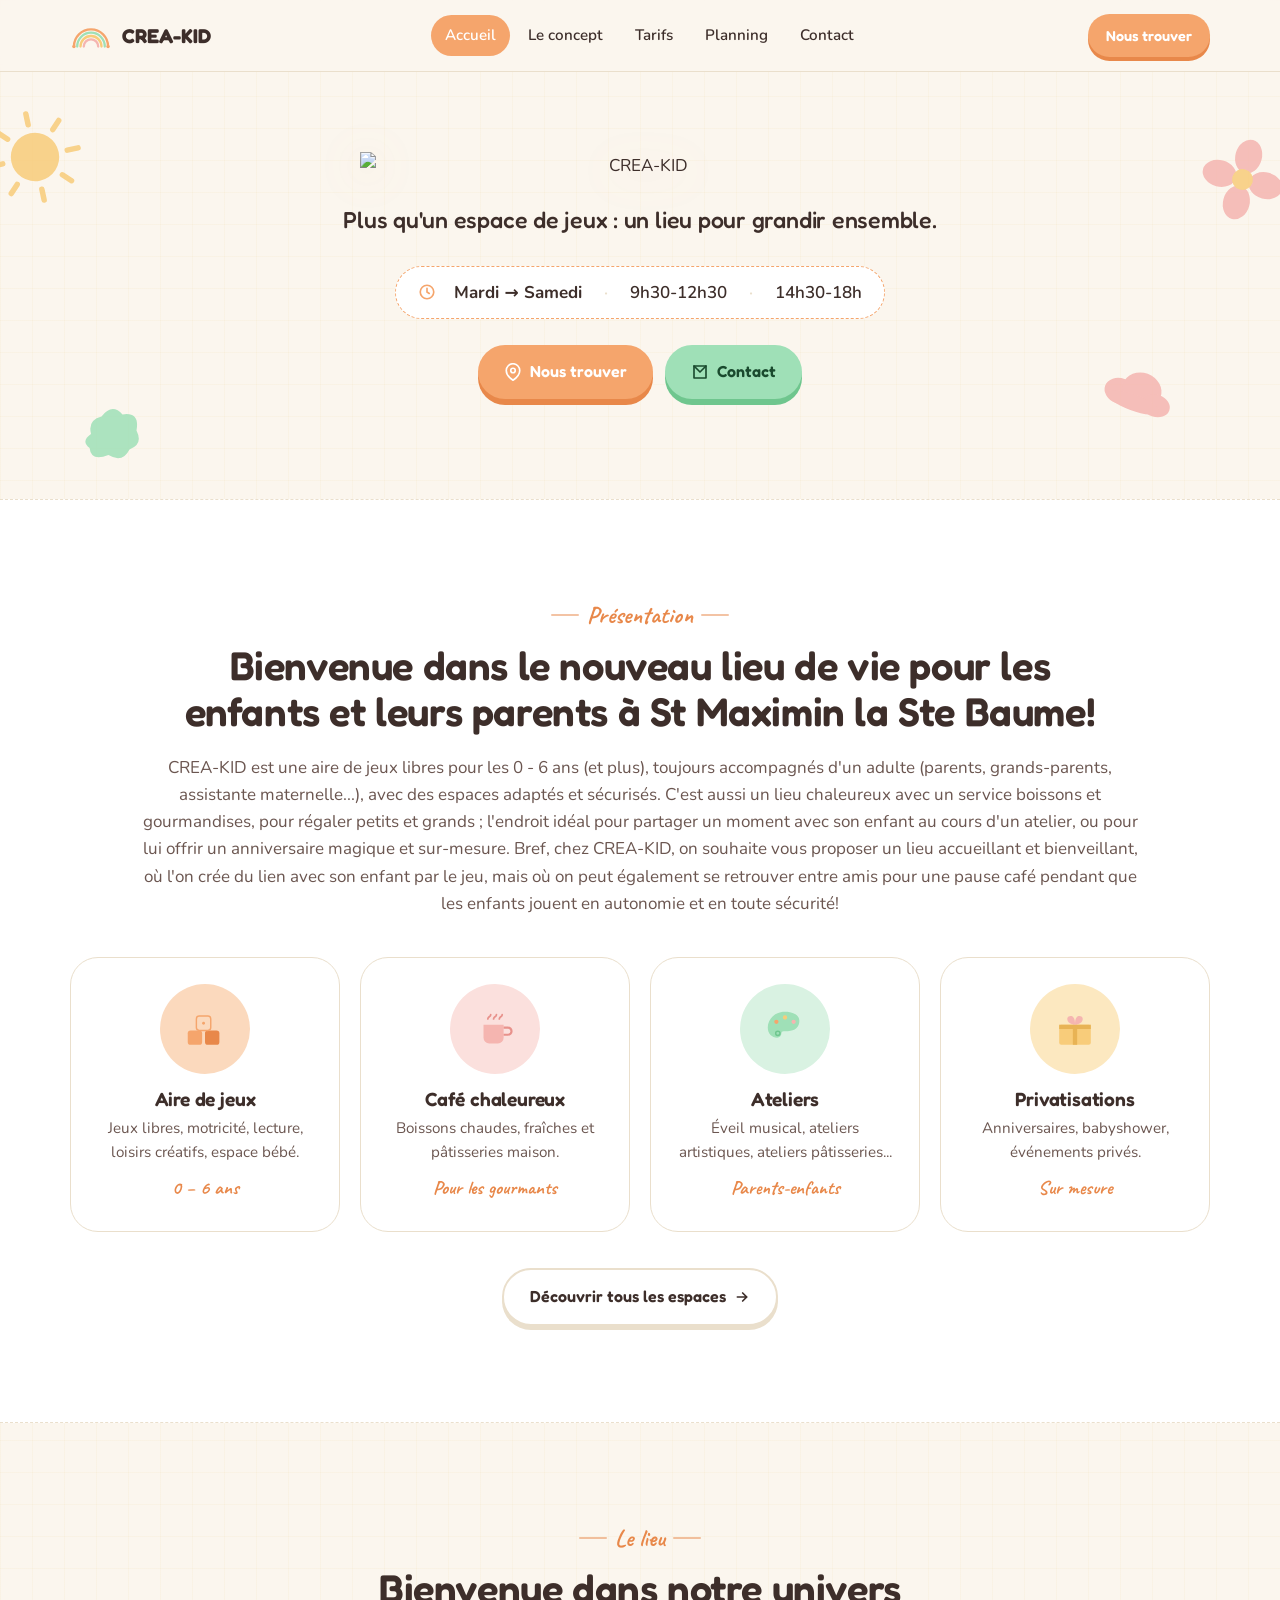
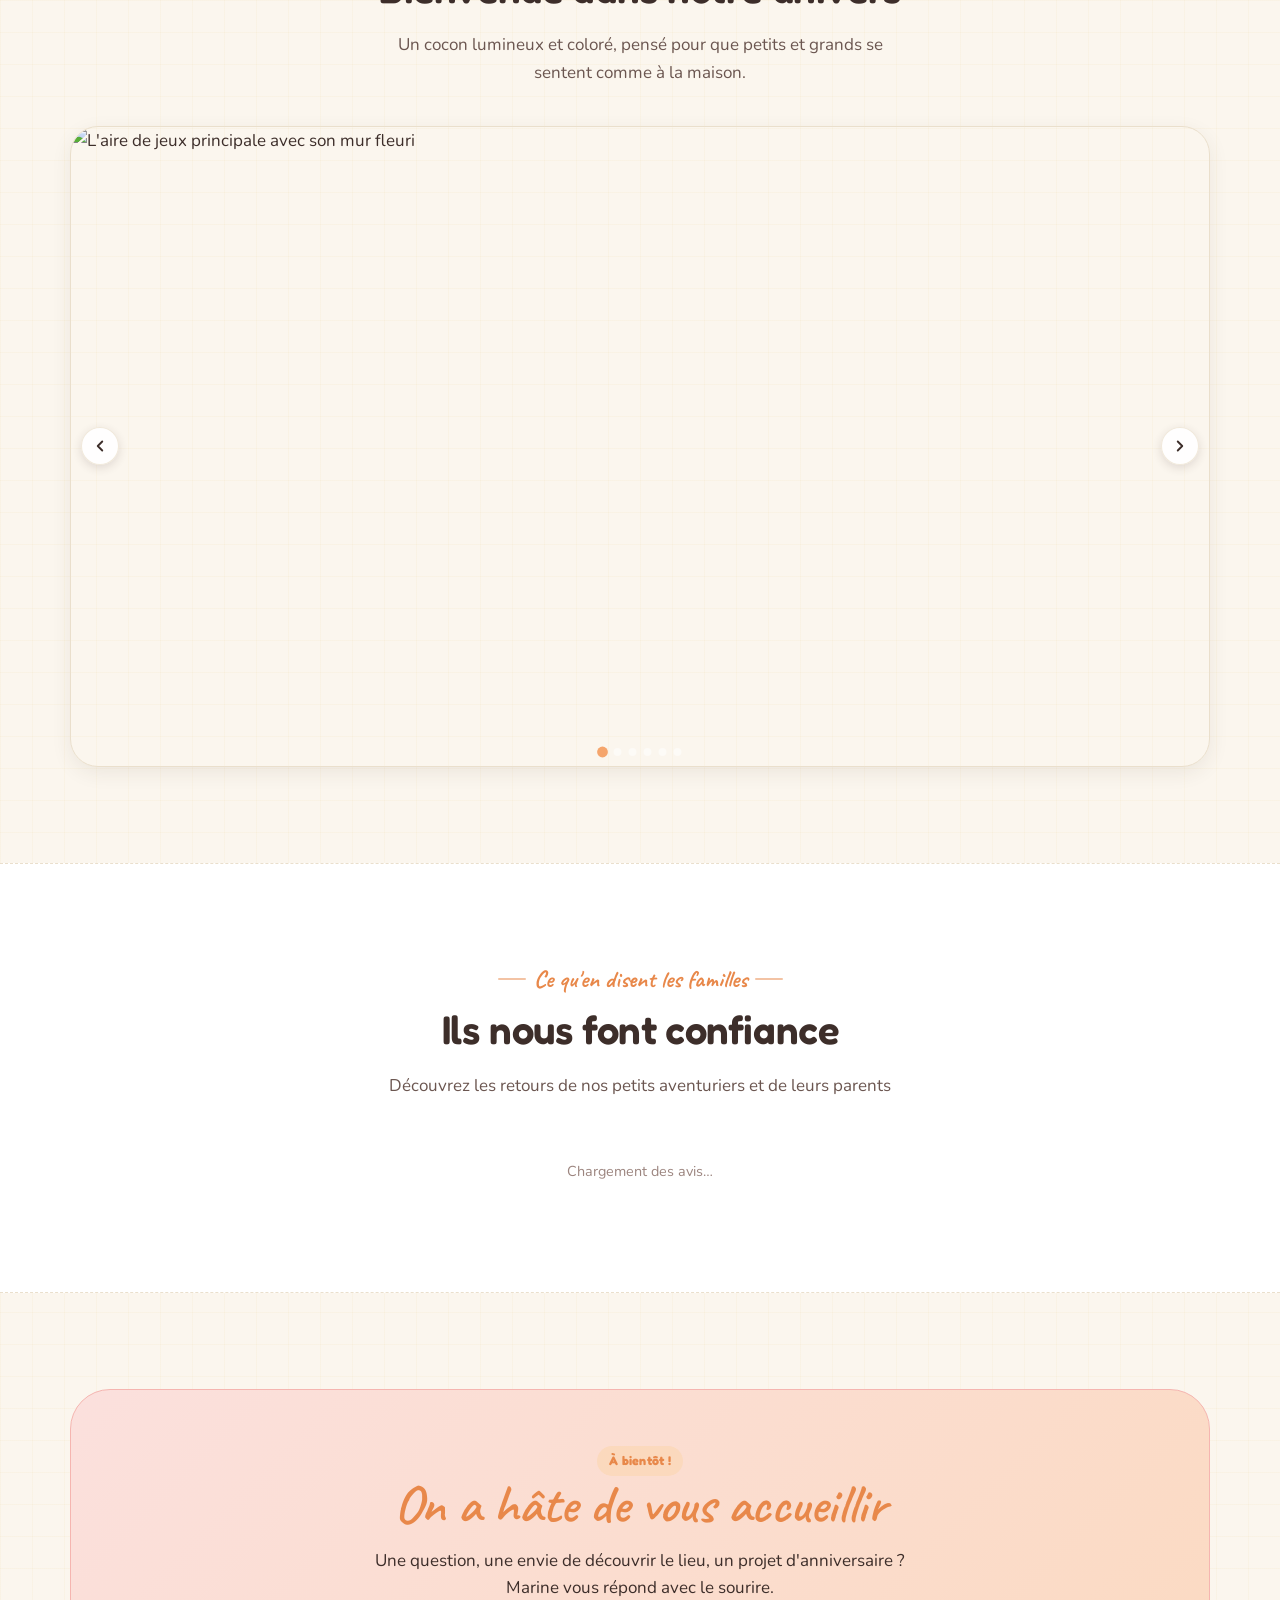
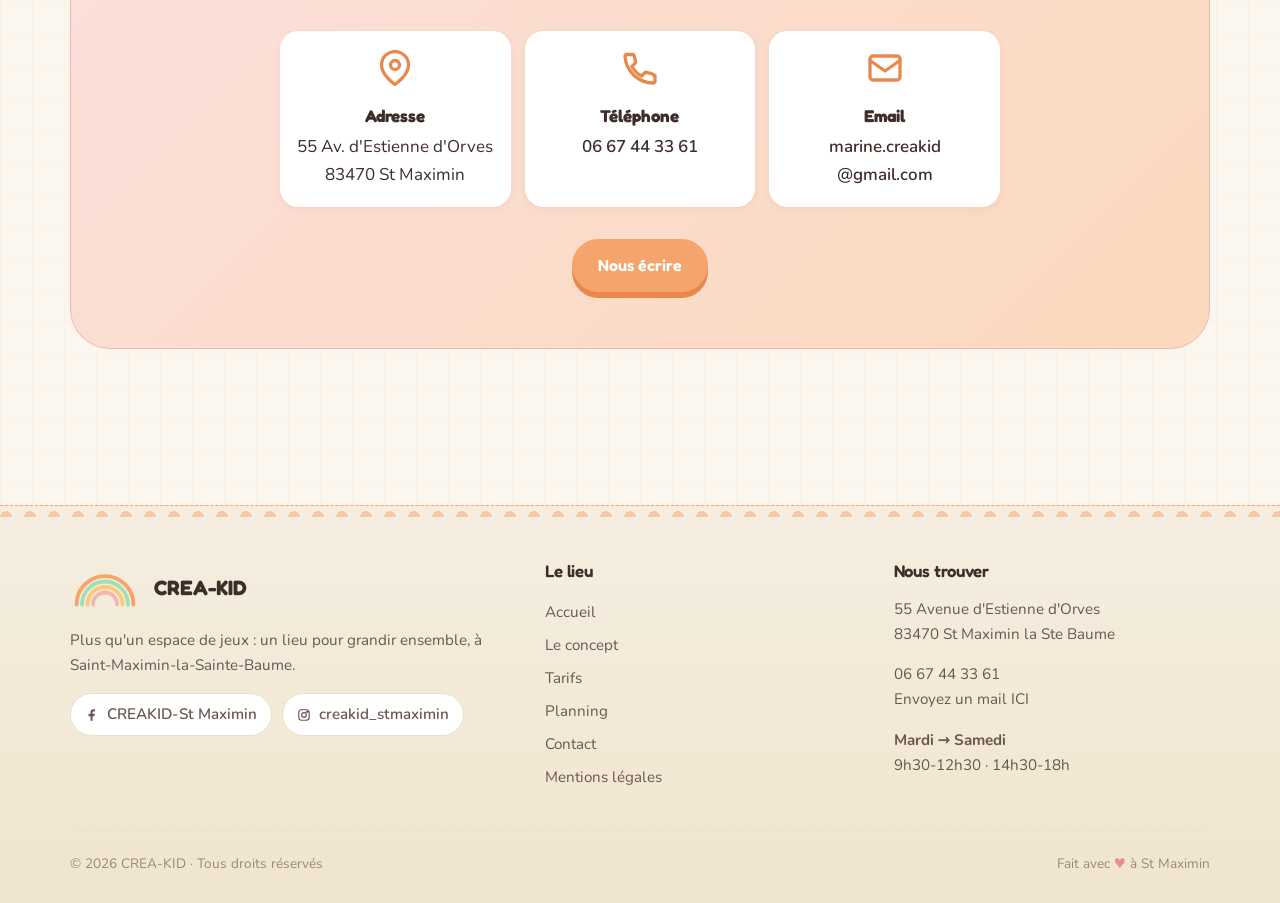
==== commit 2490ed12: "Travail Marine reste a faire FAQ" ====
--- a/index.html
+++ b/index.html
@@ -375,7 +375,7 @@
 <section id="concept" style="background: var(--paper); border-top: 1px dashed var(--line); border-bottom: 1px dashed var(--line);">
   <div class="container">
     <div class="section-head">
-      <span class="eyebrow">Le concept</span>
+      <span class="eyebrow">Présentation</span>
       <h2>Bienvenue dans le nouveau lieu de vie pour les enfants et leurs parents à St Maximin la Ste Baume!</h2>
       <p class="muted" style="max-width:1000px; margin: 0 auto;">CREA-KID est une aire de jeux libres pour les 0 - 6 ans (et plus), toujours accompagnés d'un adulte (parents, grands-parents, assistante maternelle...), avec des espaces adaptés et sécurisés.
 C'est aussi un lieu chaleureux avec un service boissons et gourmandises, pour régaler petits et grands ; l'endroit idéal pour partager un moment avec son enfant au cours d'un atelier, ou pour lui offrir un anniversaire magique et sur-mesure.
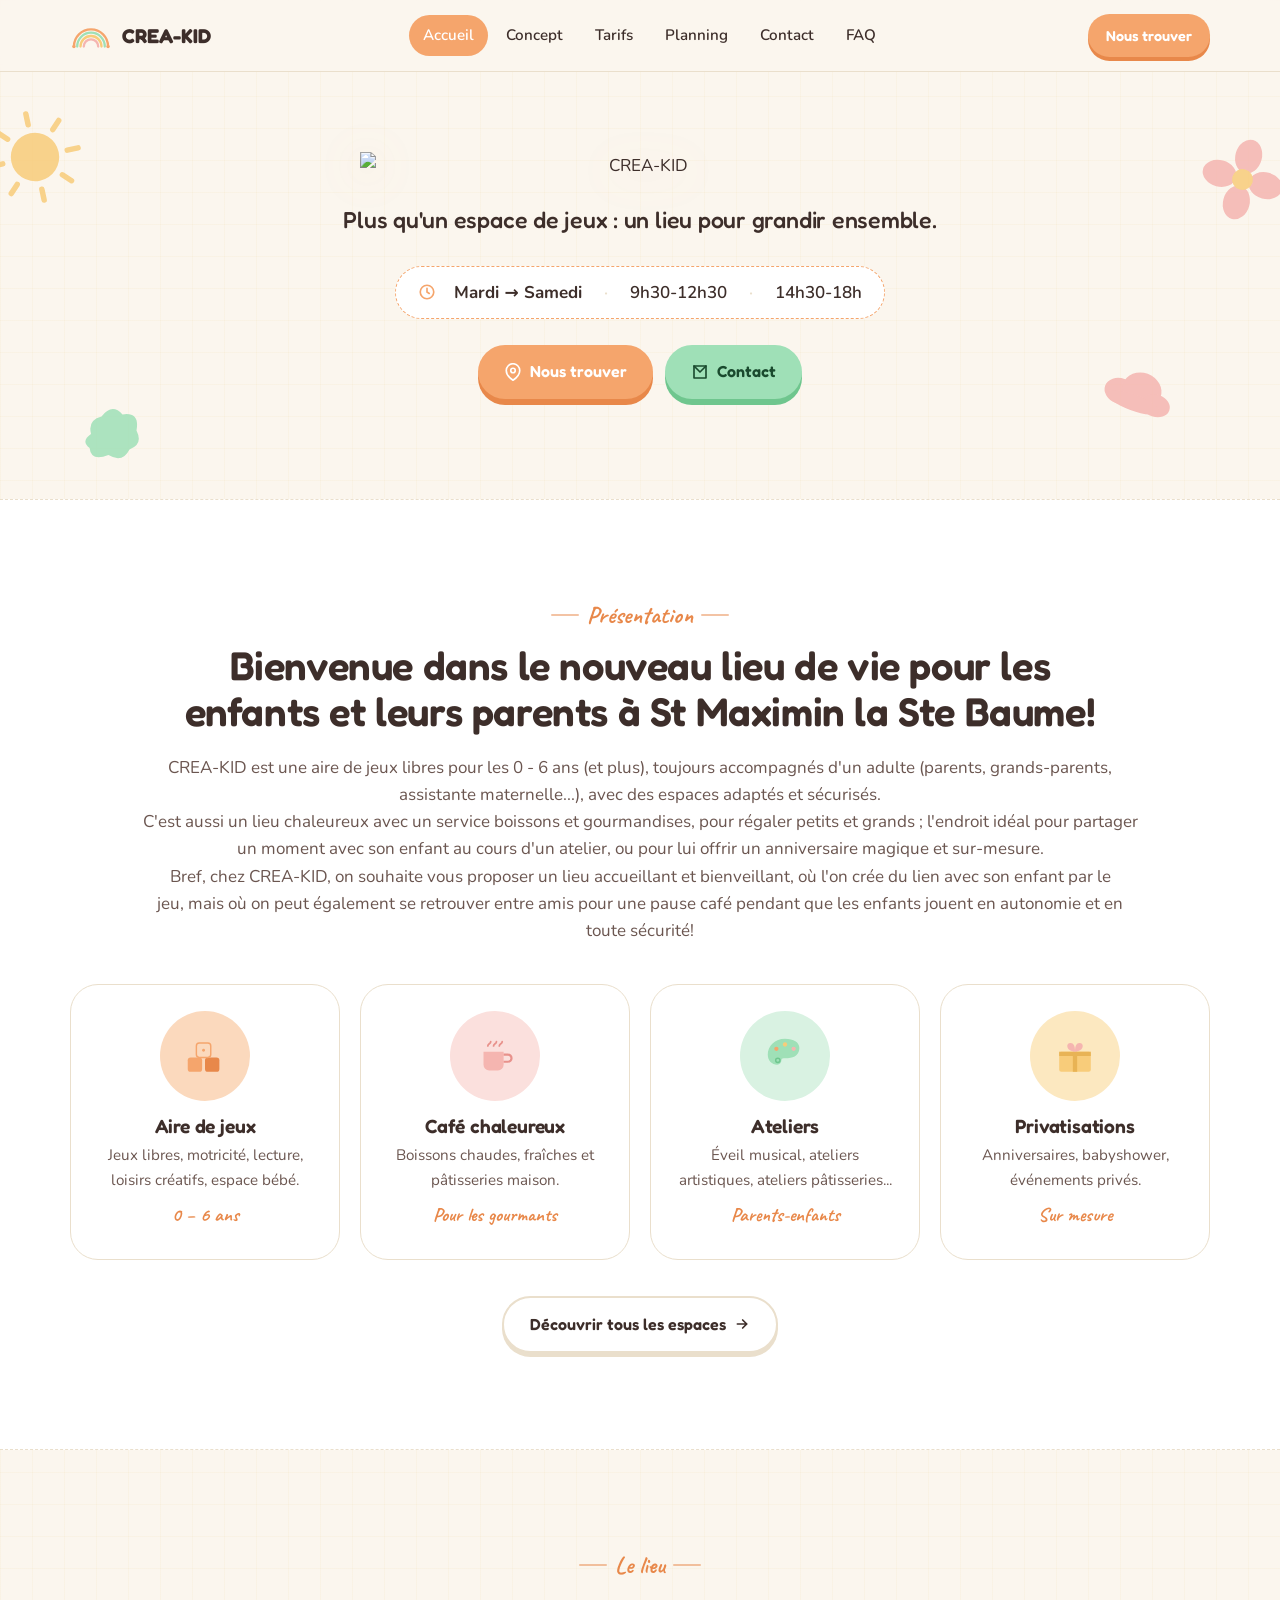
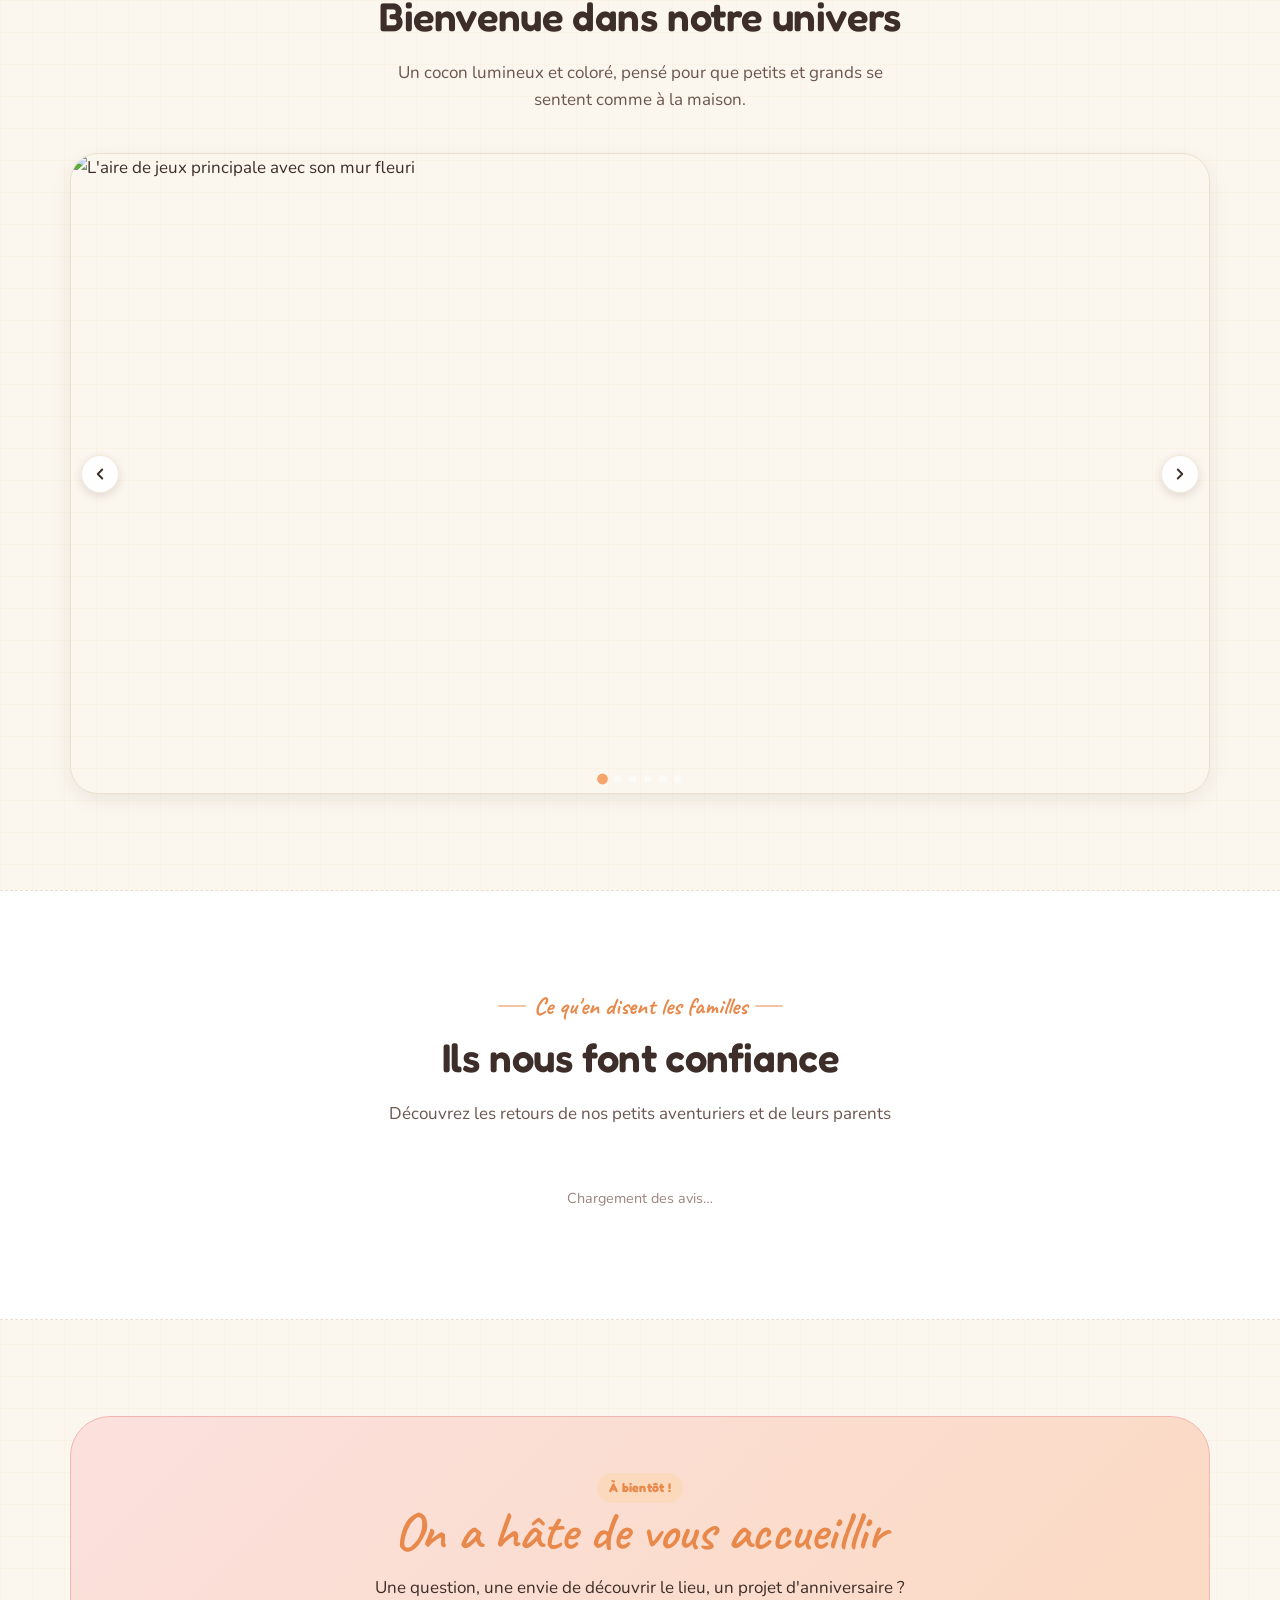
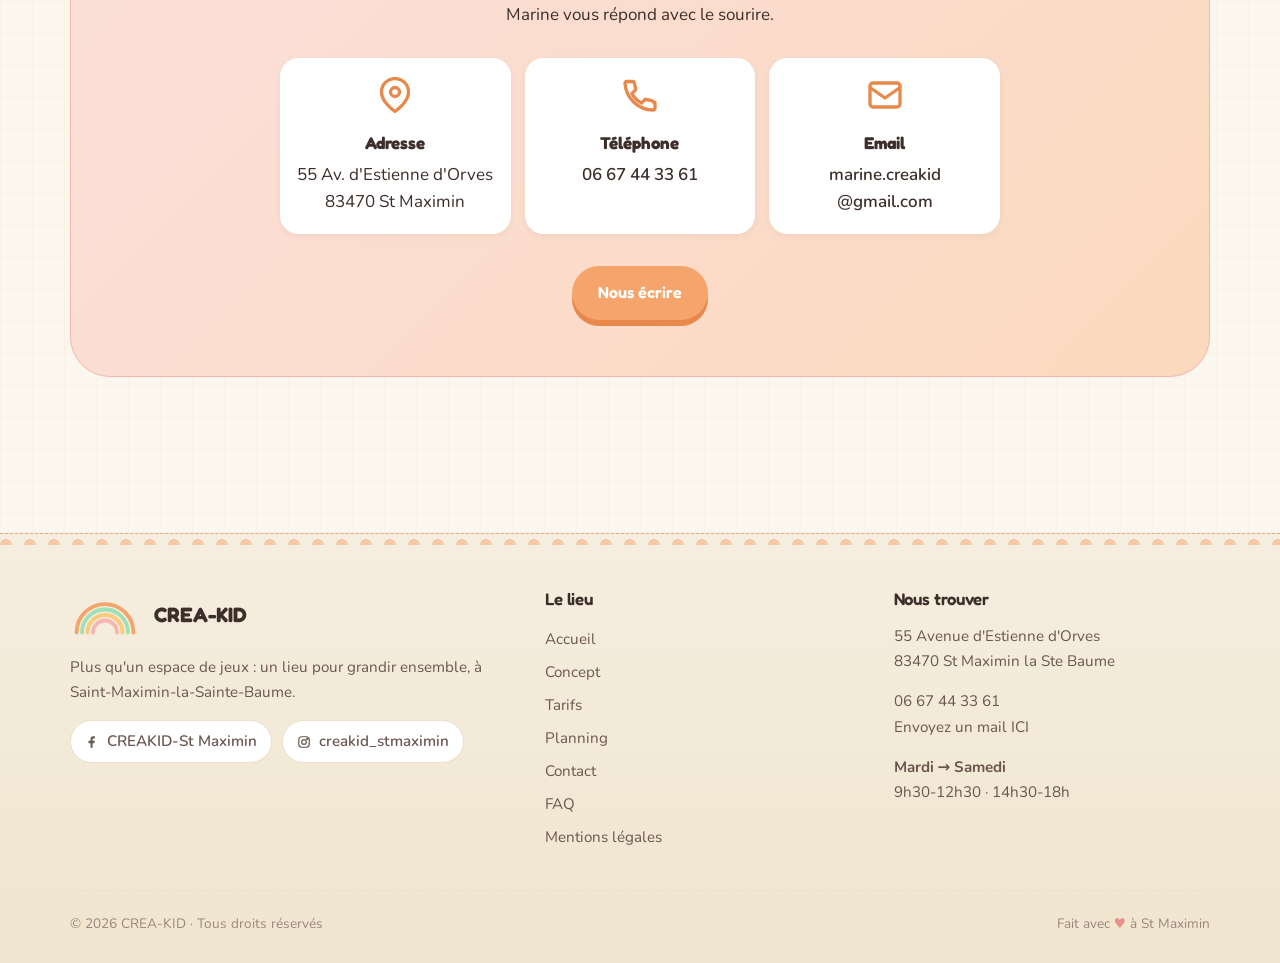
==== commit e1ede013: "Final" ====
--- a/index.html
+++ b/index.html
@@ -1,6 +1,15 @@
 <!doctype html>
 <html lang="fr">
 <head>
+  <!-- Google tag (gtag.js) -->
+<script async src="https://www.googletagmanager.com/gtag/js?id=G-5876QYMJ3K"></script>
+<script>
+  window.dataLayer = window.dataLayer || [];
+  function gtag(){dataLayer.push(arguments);}
+  gtag('js', new Date());
+
+  gtag('config', 'G-5876QYMJ3K');
+</script>
 <meta charset="utf-8">
 <title>CREA-KID — Jeux libres, café & ateliers à St Maximin</title>
 <meta name="viewport" content="width=device-width, initial-scale=1">
@@ -279,10 +288,11 @@
     </a>
     <nav class="nav-links" aria-label="Navigation principale">
       <a href="index.html" class="active">Accueil</a>
-      <a href="concept.html">Le concept</a>
+      <a href="concept.html">Concept</a>
       <a href="tarifs.html">Tarifs</a>
       <a href="planning.html">Planning</a>
       <a href="contact.html">Contact</a>
+      <a href="FAQ.html">FAQ</a>
     </nav>
     <a class="btn btn-primary btn-sm nav-cta" href="https://www.google.com/maps/search/?api=1&query=CREA-KID+55+Avenue+d%27Estienne+d%27Orves+83470+Saint-Maximin-la-Sainte-Baume" target="_blank" rel="noopener noreferrer">Nous trouver</a>
     <button class="menu-btn" aria-label="Menu" onclick="document.getElementById('mnav').classList.toggle('open')">
@@ -291,7 +301,7 @@
   </div>
   <nav id="mnav" class="mobile-nav" aria-label="Menu mobile">
     <a href="index.html" class="active">Accueil</a>
-    <a href="concept.html">Le concept</a>
+    <a href="concept.html">Concept</a>
     <a href="tarifs.html">Tarifs</a>
     <a href="planning.html">Planning</a>
     <a href="contact.html">Contact</a>
@@ -377,9 +387,9 @@
     <div class="section-head">
       <span class="eyebrow">Présentation</span>
       <h2>Bienvenue dans le nouveau lieu de vie pour les enfants et leurs parents à St Maximin la Ste Baume!</h2>
-      <p class="muted" style="max-width:1000px; margin: 0 auto;">CREA-KID est une aire de jeux libres pour les 0 - 6 ans (et plus), toujours accompagnés d'un adulte (parents, grands-parents, assistante maternelle...), avec des espaces adaptés et sécurisés.
-C'est aussi un lieu chaleureux avec un service boissons et gourmandises, pour régaler petits et grands ; l'endroit idéal pour partager un moment avec son enfant au cours d'un atelier, ou pour lui offrir un anniversaire magique et sur-mesure.
-Bref, chez CREA-KID, on souhaite vous proposer un lieu accueillant et bienveillant, où l'on crée du lien avec son enfant par le jeu, mais où on peut également se retrouver entre amis pour une pause café pendant que les enfants jouent en autonomie et en toute sécurité!</p>
+      <p class="muted" style="max-width:1000px; margin: 0 auto;">CREA-KID est une aire de jeux libres pour les 0 - 6 ans (et plus), toujours accompagnés d'un adulte (parents, grands-parents, assistante maternelle...), avec des espaces adaptés et sécurisés.</p>
+      <p class="muted" style="max-width:1000px; margin: 0 auto;">C'est aussi un lieu chaleureux avec un service boissons et gourmandises, pour régaler petits et grands ; l'endroit idéal pour partager un moment avec son enfant au cours d'un atelier, ou pour lui offrir un anniversaire magique et sur-mesure.</p>
+      <p class="muted" style="max-width:1000px; margin: 0 auto;">Bref, chez CREA-KID, on souhaite vous proposer un lieu accueillant et bienveillant, où l'on crée du lien avec son enfant par le jeu, mais où on peut également se retrouver entre amis pour une pause café pendant que les enfants jouent en autonomie et en toute sécurité!</p>
     </div>
 
     <div class="pillars">
@@ -647,10 +657,11 @@
         <h4>Le lieu</h4>
         <ul>
           <li><a href="index.html">Accueil</a></li>
-          <li><a href="concept.html">Le concept</a></li>
+          <li><a href="concept.html">Concept</a></li>
           <li><a href="tarifs.html">Tarifs</a></li>
           <li><a href="planning.html">Planning</a></li>
           <li><a href="contact.html">Contact</a></li>
+          <li><a href="FAQ.html">FAQ</a></li>
           <li><a href="mentions-legales.html">Mentions légales</a></li>
         </ul>
       </div>
